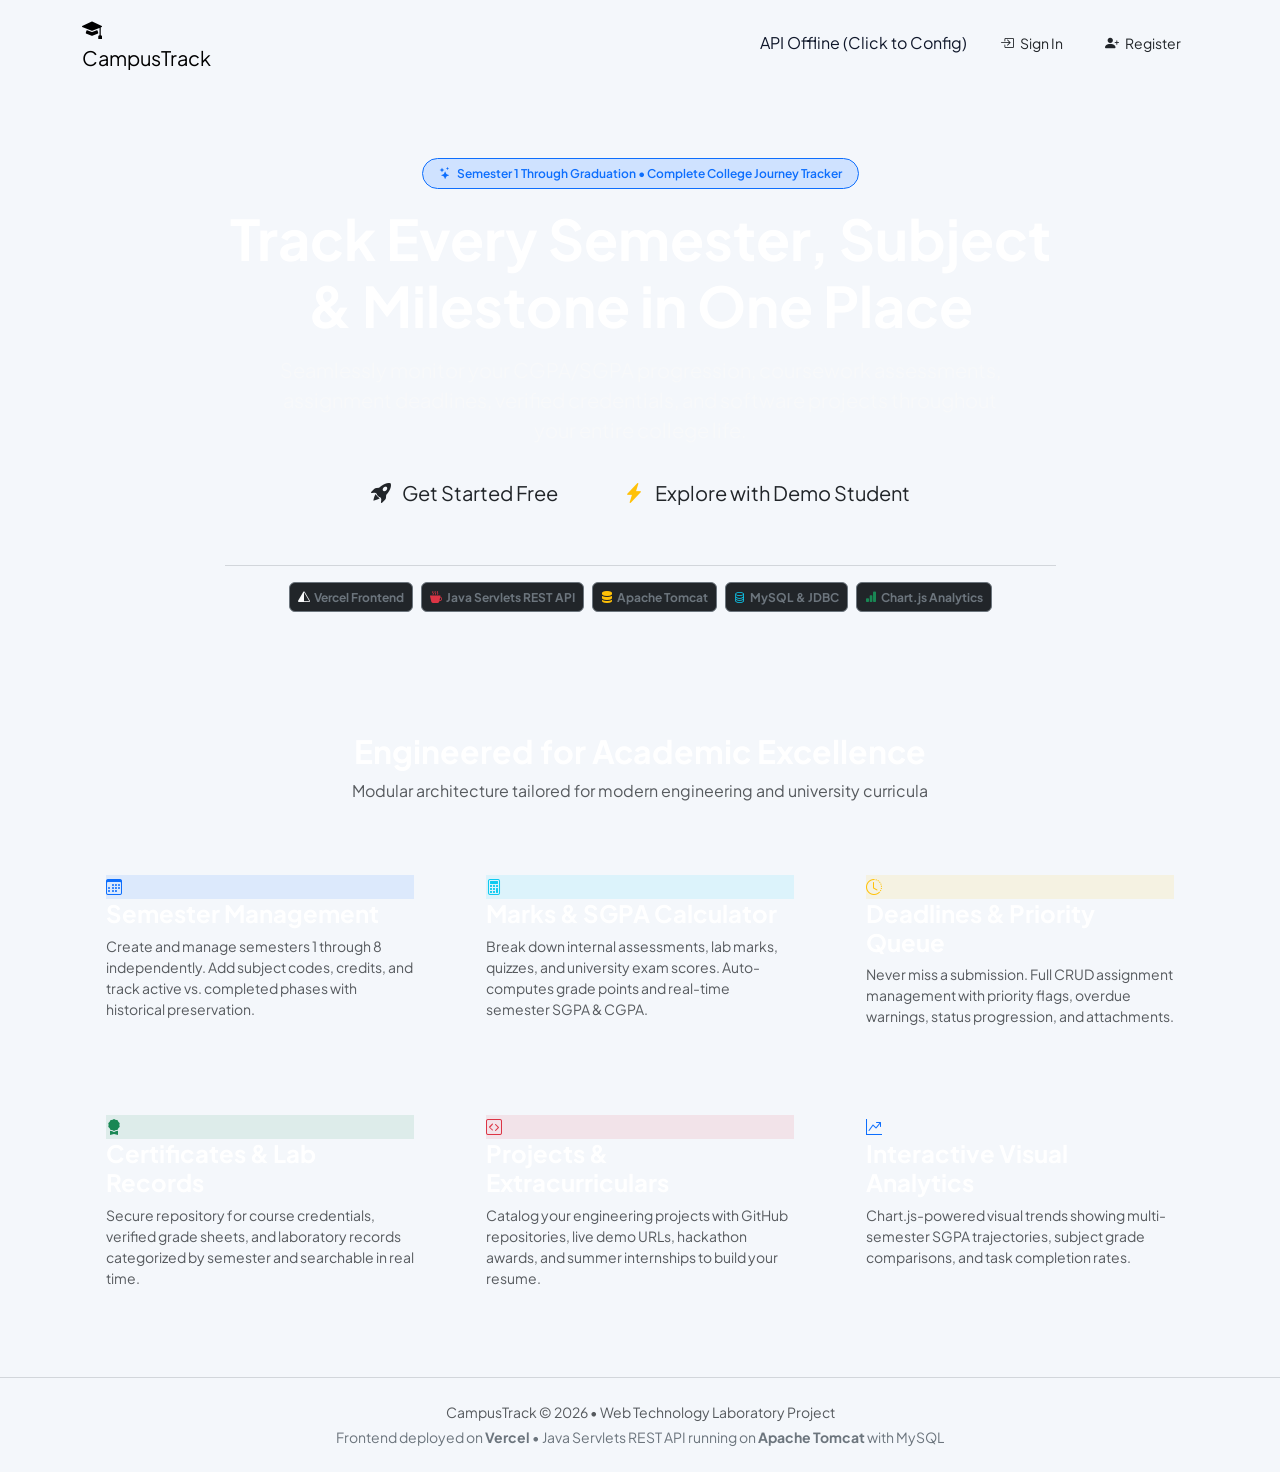
==== frontend/index.html @ eb57b8e0 "Initial Commit with semester and semester exams" ====
<!DOCTYPE html>
<html lang="en">
<head>
    <meta charset="UTF-8">
    <meta name="viewport" content="width=device-width, initial-scale=1.0">
    <meta name="description" content="CampusTrack — Personal College Life Tracker semester-by-semester for engineering and university students.">
    <title>CampusTrack — Personal College Life Tracker</title>
    <!-- Bootstrap 5 CSS -->
    <link href="https://cdn.jsdelivr.net/npm/bootstrap@5.3.3/dist/css/bootstrap.min.css" rel="stylesheet">
    <!-- Bootstrap Icons -->
    <link rel="stylesheet" href="https://cdn.jsdelivr.net/npm/bootstrap-icons@1.11.3/font/bootstrap-icons.min.css">
    <!-- Custom Design System Stylesheet -->
    <link rel="stylesheet" href="css/styles.css">
</head>
<body>
    <!-- Top Navigation -->
    <nav class="navbar navbar-expand-lg navbar-custom sticky-top">
        <div class="container">
            <a class="navbar-brand" href="index.html">
                <div class="brand-icon">
                    <i class="bi bi-mortarboard-fill"></i>
                </div>
                <span>CampusTrack</span>
            </a>
            <div class="d-flex align-items-center gap-3">
                <span id="apiStatusPill" class="api-pill offline" title="API Status">
                    <span class="status-dot yellow"></span>
                    <span>Checking API...</span>
                </span>
                <div class="d-flex align-items-center gap-2" id="navAuthActions">
                    <button class="btn btn-outline-custom btn-sm px-3" data-bs-toggle="modal" data-bs-target="#loginModal">
                        <i class="bi bi-box-arrow-in-right me-1"></i> Sign In
                    </button>
                    <button class="btn btn-primary-custom btn-sm px-3" data-bs-toggle="modal" data-bs-target="#registerModal">
                        <i class="bi bi-person-plus-fill me-1"></i> Register
                    </button>
                </div>
            </div>
        </div>
    </nav>

    <!-- Hero Section -->
    <header class="py-5 text-center position-relative">
        <div class="container py-4">
            <div class="row justify-content-center">
                <div class="col-lg-9">
                    <div class="badge bg-primary-subtle text-primary border border-primary px-3 py-2 rounded-pill mb-3 fw-semibold">
                        <i class="bi bi-stars me-1"></i> Semester 1 Through Graduation &bull; Complete College Journey Tracker
                    </div>
                    <h1 class="display-4 fw-bold text-white mb-3">
                        Track Every Semester, Subject & Milestone in One Place
                    </h1>
                    <p class="lead text-light mb-4 px-md-5">
                        Seamlessly monitor your CGPA/SGPA progression, coursework assessments, assignment deadlines, verified credentials, and software projects throughout your entire college life.
                    </p>
                    <div class="d-flex flex-wrap justify-content-center gap-3 mb-5">
                        <button class="btn btn-primary-custom btn-lg px-4 py-2" data-bs-toggle="modal" data-bs-target="#registerModal">
                            <i class="bi bi-rocket-takeoff-fill me-2"></i> Get Started Free
                        </button>
                        <button class="btn btn-outline-custom btn-lg px-4 py-2" id="demoAccountBtn">
                            <i class="bi bi-lightning-charge-fill me-2 text-warning"></i> Explore with Demo Student
                        </button>
                    </div>

                    <!-- Tech Stack Badge Showcase -->
                    <div class="d-flex flex-wrap justify-content-center gap-2 pt-3 border-top border-secondary border-opacity-25">
                        <span class="badge bg-dark border border-secondary text-secondary p-2"><i class="bi bi-triangle-half me-1 text-light"></i>Vercel Frontend</span>
                        <span class="badge bg-dark border border-secondary text-secondary p-2"><i class="bi bi-cup-hot-fill me-1 text-danger"></i>Java Servlets REST API</span>
                        <span class="badge bg-dark border border-secondary text-secondary p-2"><i class="bi bi-server me-1 text-warning"></i>Apache Tomcat</span>
                        <span class="badge bg-dark border border-secondary text-secondary p-2"><i class="bi bi-database me-1 text-info"></i>MySQL & JDBC</span>
                        <span class="badge bg-dark border border-secondary text-secondary p-2"><i class="bi bi-bar-chart-fill me-1 text-success"></i>Chart.js Analytics</span>
                    </div>
                </div>
            </div>
        </div>
    </header>

    <!-- Key Modules Grid -->
    <section class="py-5">
        <div class="container">
            <div class="text-center mb-5">
                <h2 class="fw-bold text-white mb-2">Engineered for Academic Excellence</h2>
                <p class="text-muted">Modular architecture tailored for modern engineering and university curricula</p>
            </div>
            <div class="row g-4">
                <div class="col-md-6 col-lg-4">
                    <div class="card-glass p-4 h-100">
                        <div class="stat-icon bg-primary bg-opacity-10 text-primary">
                            <i class="bi bi-calendar3"></i>
                        </div>
                        <h4 class="text-white fw-bold mb-2">Semester Management</h4>
                        <p class="text-muted small">
                            Create and manage semesters 1 through 8 independently. Add subject codes, credits, and track active vs. completed phases with historical preservation.
                        </p>
                    </div>
                </div>
                <div class="col-md-6 col-lg-4">
                    <div class="card-glass p-4 h-100">
                        <div class="stat-icon bg-info bg-opacity-10 text-info">
                            <i class="bi bi-calculator"></i>
                        </div>
                        <h4 class="text-white fw-bold mb-2">Marks & SGPA Calculator</h4>
                        <p class="text-muted small">
                            Break down internal assessments, lab marks, quizzes, and university exam scores. Auto-computes grade points and real-time semester SGPA & CGPA.
                        </p>
                    </div>
                </div>
                <div class="col-md-6 col-lg-4">
                    <div class="card-glass p-4 h-100">
                        <div class="stat-icon bg-warning bg-opacity-10 text-warning">
                            <i class="bi bi-clock-history"></i>
                        </div>
                        <h4 class="text-white fw-bold mb-2">Deadlines & Priority Queue</h4>
                        <p class="text-muted small">
                            Never miss a submission. Full CRUD assignment management with priority flags, overdue warnings, status progression, and attachments.
                        </p>
                    </div>
                </div>
                <div class="col-md-6 col-lg-4">
                    <div class="card-glass p-4 h-100">
                        <div class="stat-icon bg-success bg-opacity-10 text-success">
                            <i class="bi bi-award-fill"></i>
                        </div>
                        <h4 class="text-white fw-bold mb-2">Certificates & Lab Records</h4>
                        <p class="text-muted small">
                            Secure repository for course credentials, verified grade sheets, and laboratory records categorized by semester and searchable in real time.
                        </p>
                    </div>
                </div>
                <div class="col-md-6 col-lg-4">
                    <div class="card-glass p-4 h-100">
                        <div class="stat-icon bg-danger bg-opacity-10 text-danger">
                            <i class="bi bi-code-square"></i>
                        </div>
                        <h4 class="text-white fw-bold mb-2">Projects & Extracurriculars</h4>
                        <p class="text-muted small">
                            Catalog your engineering projects with GitHub repositories, live demo URLs, hackathon awards, and summer internships to build your resume.
                        </p>
                    </div>
                </div>
                <div class="col-md-6 col-lg-4">
                    <div class="card-glass p-4 h-100">
                        <div class="stat-icon bg-purple bg-opacity-10 text-primary">
                            <i class="bi bi-graph-up-arrow"></i>
                        </div>
                        <h4 class="text-white fw-bold mb-2">Interactive Visual Analytics</h4>
                        <p class="text-muted small">
                            Chart.js-powered visual trends showing multi-semester SGPA trajectories, subject grade comparisons, and task completion rates.
                        </p>
                    </div>
                </div>
            </div>
        </div>
    </section>

    <!-- Login Modal -->
    <div class="modal fade" id="loginModal" tabindex="-1" aria-hidden="true">
        <div class="modal-dialog modal-dialog-centered">
            <div class="modal-content modal-content-custom p-3">
                <div class="modal-header">
                    <h5 class="modal-title fw-bold text-white"><i class="bi bi-box-arrow-in-right me-2 text-primary"></i>Sign In to CampusTrack</h5>
                    <button type="button" class="btn-close btn-close-white" data-bs-dismiss="modal" aria-label="Close"></button>
                </div>
                <form id="loginForm">
                    <div class="modal-body py-3">
                        <div class="mb-3">
                            <label class="form-label text-light small fw-medium">Student Email</label>
                            <input type="email" id="loginEmail" class="form-control form-control-custom" placeholder="name@university.edu" required>
                        </div>
                        <div class="mb-3">
                            <label class="form-label text-light small fw-medium">Password</label>
                            <input type="password" id="loginPassword" class="form-control form-control-custom" placeholder="••••••••" required>
                        </div>
                        <div class="d-flex justify-content-between align-items-center mb-2">
                            <button type="button" class="btn btn-sm btn-link text-info text-decoration-none p-0" id="quickFillDemoCreds">
                                <i class="bi bi-key-fill me-1"></i> Quick Fill Demo Account
                            </button>
                        </div>
                    </div>
                    <div class="modal-footer">
                        <button type="button" class="btn btn-outline-custom" data-bs-dismiss="modal">Cancel</button>
                        <button type="submit" class="btn btn-primary-custom px-4" id="loginSubmitBtn">
                            Sign In
                        </button>
                    </div>
                </form>
            </div>
        </div>
    </div>

    <!-- Register Modal -->
    <div class="modal fade" id="registerModal" tabindex="-1" aria-hidden="true">
        <div class="modal-dialog modal-dialog-centered modal-lg">
            <div class="modal-content modal-content-custom p-3">
                <div class="modal-header">
                    <h5 class="modal-title fw-bold text-white"><i class="bi bi-person-plus-fill me-2 text-primary"></i>Create Student Account</h5>
                    <button type="button" class="btn-close btn-close-white" data-bs-dismiss="modal" aria-label="Close"></button>
                </div>
                <form id="registerForm">
                    <div class="modal-body py-3">
                        <div class="row g-3">
                            <div class="col-md-6">
                                <label class="form-label text-light small fw-medium">Full Name</label>
                                <input type="text" id="regName" class="form-control form-control-custom" placeholder="e.g. Alex Morgan" required>
                            </div>
                            <div class="col-md-6">
                                <label class="form-label text-light small fw-medium">College Email</label>
                                <input type="email" id="regEmail" class="form-control form-control-custom" placeholder="alex.morgan@university.edu" required>
                            </div>
                            <div class="col-md-6">
                                <label class="form-label text-light small fw-medium">Department / Branch</label>
                                <input type="text" id="regDepartment" class="form-control form-control-custom" placeholder="Computer Science & Engineering" required>
                            </div>
                            <div class="col-md-6">
                                <label class="form-label text-light small fw-medium">College / University Name</label>
                                <input type="text" id="regCollege" class="form-control form-control-custom" placeholder="Apex Institute of Technology" required>
                            </div>
                            <div class="col-md-6">
                                <label class="form-label text-light small fw-medium">Admission Year</label>
                                <input type="number" id="regAdmissionYear" class="form-control form-control-custom" value="2022" min="2000" max="2030" required>
                            </div>
                            <div class="col-md-6">
                                <label class="form-label text-light small fw-medium">Password (min 6 characters)</label>
                                <input type="password" id="regPassword" class="form-control form-control-custom" placeholder="••••••••" minlength="6" required>
                            </div>
                        </div>
                    </div>
                    <div class="modal-footer">
                        <button type="button" class="btn btn-outline-custom" data-bs-dismiss="modal">Cancel</button>
                        <button type="submit" class="btn btn-primary-custom px-4" id="registerSubmitBtn">
                            Create Account
                        </button>
                    </div>
                </form>
            </div>
        </div>
    </div>

    <!-- Footer -->
    <footer class="py-4 border-top border-secondary border-opacity-25 text-center text-muted small">
        <div class="container">
            <p class="mb-1">CampusTrack &copy; 2026 &bull; Web Technology Laboratory Project</p>
            <p class="mb-0 text-secondary">
                Frontend deployed on <strong>Vercel</strong> &bull; Java Servlets REST API running on <strong>Apache Tomcat</strong> with MySQL
            </p>
        </div>
    </footer>

    <!-- Bootstrap Bundle JS -->
    <script src="https://cdn.jsdelivr.net/npm/bootstrap@5.3.3/dist/js/bootstrap.bundle.min.js"></script>
    <!-- App Scripts -->
    <script src="js/config.js"></script>
    <script src="js/api.js"></script>
    <script src="js/auth.js"></script>
    <script>
        document.addEventListener('DOMContentLoaded', () => {
            // Do NOT auto-redirect, so user can always see Sign In / Register / Demo
            Auth.updateConnectivityPill();

            // Dynamic nav buttons if already logged in
            if (Auth.isAuthenticated()) {
                const navAuthContainer = document.getElementById('navAuthActions');
                if (navAuthContainer) {
                    navAuthContainer.innerHTML = `
                        <a href="dashboard.html" class="btn btn-primary-custom btn-sm px-3">
                            <i class="bi bi-grid-fill me-1"></i> Go to Dashboard
                        </a>
                        <button class="btn btn-outline-danger btn-sm px-2" id="landingLogoutBtn" title="Sign Out">
                            <i class="bi bi-box-arrow-right"></i>
                        </button>
                    `;
                    document.getElementById('landingLogoutBtn')?.addEventListener('click', () => {
                        Auth.logout();
                        window.location.reload();
                    });
                }
            }

            const loginModal = new bootstrap.Modal(document.getElementById('loginModal'));

            // Quick Fill Demo helper
            function fillDemo() {
                document.getElementById('loginEmail').value = 'alex.morgan@university.edu';
                document.getElementById('loginPassword').value = 'Password123!';
            }

            document.getElementById('quickFillDemoCreds')?.addEventListener('click', fillDemo);
            document.getElementById('demoAccountBtn')?.addEventListener('click', async (e) => {
                e.preventDefault();
                fillDemo();
                const btn = document.getElementById('demoAccountBtn');
                btn.innerHTML = `<span class="spinner-border spinner-border-sm me-2"></span> Launching Demo Student...`;
                btn.disabled = true;
                const ok = await Auth.login('alex.morgan@university.edu', 'Password123!');
                if (!ok) {
                    btn.disabled = false;
                    btn.innerHTML = `<i class="bi bi-lightning-charge-fill me-2 text-warning"></i> Explore with Demo Student`;
                    loginModal.show();
                }
            });

            // Login submit
            document.getElementById('loginForm')?.addEventListener('submit', async (e) => {
                e.preventDefault();
                const email = document.getElementById('loginEmail').value.trim();
                const pass = document.getElementById('loginPassword').value;
                const btn = document.getElementById('loginSubmitBtn');
                btn.disabled = true;
                btn.innerHTML = `<span class="spinner-border spinner-border-sm me-1"></span> Signing in...`;

                const ok = await Auth.login(email, pass);
                if (!ok) {
                    btn.disabled = false;
                    btn.textContent = 'Sign In';
                }
            });

            // Register submit
            document.getElementById('registerForm')?.addEventListener('submit', async (e) => {
                e.preventDefault();
                const name = document.getElementById('regName').value.trim();
                const email = document.getElementById('regEmail').value.trim();
                const department = document.getElementById('regDepartment').value.trim();
                const college = document.getElementById('regCollege').value.trim();
                const year = parseInt(document.getElementById('regAdmissionYear').value);
                const pass = document.getElementById('regPassword').value;

                const btn = document.getElementById('registerSubmitBtn');
                btn.disabled = true;
                btn.innerHTML = `<span class="spinner-border spinner-border-sm me-1"></span> Creating...`;

                const ok = await Auth.register({
                    name, email, department, college, admissionYear: year, password: pass
                });
                if (!ok) {
                    btn.disabled = false;
                    btn.textContent = 'Create Account';
                }
            });
        });
    </script>
</body>
</html>
---- frontend/css/styles.css ----
/* ==========================================================================
   CampusTrack — Modern Student Life Tracker (Reference Redesign)
   ========================================================================== */

@import url('https://fonts.googleapis.com/css2?family=Plus+Jakarta+Sans:wght@400;500;600;700;800&family=Outfit:wght@500;600;700;800&display=swap');

:root {
  --font-family: 'Plus Jakarta Sans', system-ui, -apple-system, sans-serif;
  --font-heading: 'Outfit', sans-serif;

  /* LIGHT THEME (Matches UpAhead Reference) */
  --bg-app: #f4f7fb;
  --bg-sidebar: #ffffff;
  --bg-card: #ffffff;
  --bg-card-hover: #f8fafc;
  --border-color: #e2e8f0;
  --border-subtle: #edf2f7;

  --text-primary: #0f172a;
  --text-secondary: #475569;
  --text-muted: #94a3b8;
  --text-dim: #cbd5e1;

  --accent-primary: #3b82f6;
  --accent-primary-hover: #2563eb;
  --accent-light: #eff6ff;

  --badge-overdue-bg: #fee2e2;
  --badge-overdue-text: #ef4444;
  --badge-tomorrow-bg: #e0f2fe;
  --badge-tomorrow-text: #0284c7;
  --badge-thisweek-bg: #ede9fe;
  --badge-thisweek-text: #7c3aed;
  --badge-future-bg: #f1f5f9;
  --badge-future-text: #64748b;
  --badge-completed-bg: #dcfce7;
  --badge-completed-text: #16a34a;

  --shadow-sm: 0 1px 3px rgba(0, 0, 0, 0.05);
  --shadow-card: 0 4px 16px -2px rgba(15, 23, 42, 0.04), 0 2px 6px -1px rgba(15, 23, 42, 0.02);
  --radius-sm: 8px;
  --radius-md: 14px;
  --radius-lg: 20px;
}

/* DARK THEME */
[data-theme="dark"] {
  --bg-app: #0b0f19;
  --bg-sidebar: #111827;
  --bg-card: #151d30;
  --bg-card-hover: #1e293b;
  --border-color: #1e293b;
  --border-subtle: #243048;

  --text-primary: #f8fafc;
  --text-secondary: #94a3b8;
  --text-muted: #64748b;
  --text-dim: #334155;

  --accent-primary: #6366f1;
  --accent-primary-hover: #4f46e5;
  --accent-light: rgba(99, 102, 241, 0.15);

  --badge-overdue-bg: rgba(239, 68, 68, 0.18);
  --badge-overdue-text: #f87171;
  --badge-tomorrow-bg: rgba(2, 132, 199, 0.18);
  --badge-tomorrow-text: #38bdf8;
  --badge-thisweek-bg: rgba(124, 58, 237, 0.18);
  --badge-thisweek-text: #a78bfa;
  --badge-future-bg: rgba(100, 116, 139, 0.18);
  --badge-future-text: #94a3b8;
  --badge-completed-bg: rgba(22, 163, 74, 0.18);
  --badge-completed-text: #4ade80;

  --shadow-card: 0 8px 24px -4px rgba(0, 0, 0, 0.4);
}

* {
  box-sizing: border-box;
}

body {
  font-family: var(--font-family);
  background-color: var(--bg-app);
  color: var(--text-primary);
  margin: 0;
  padding: 0;
  min-height: 100vh;
  transition: background-color 0.25s ease, color 0.25s ease;
}

/* App Layout Grid (Sidebar + Main Content) */
.app-container {
  display: flex;
  min-height: 100vh;
}

/* Sidebar */
.app-sidebar {
  width: 260px;
  background-color: var(--bg-sidebar);
  border-right: 1px solid var(--border-color);
  display: flex;
  flex-direction: column;
  justify-content: space-between;
  padding: 1.5rem 1.25rem;
  position: sticky;
  top: 0;
  height: 100vh;
  z-index: 100;
  transition: all 0.25s ease;
}

.brand-wrapper {
  display: flex;
  align-items: center;
  gap: 0.75rem;
  margin-bottom: 2rem;
  text-decoration: none;
}

.brand-logo {
  width: 40px;
  height: 40px;
  border-radius: 12px;
  background: linear-gradient(135deg, #3b82f6, #6366f1);
  display: flex;
  align-items: center;
  justify-content: center;
  color: #fff;
  font-size: 1.3rem;
  box-shadow: 0 4px 12px rgba(59, 130, 246, 0.25);
}

.brand-title {
  font-family: var(--font-heading);
  font-weight: 800;
  font-size: 1.25rem;
  color: var(--text-primary);
  line-height: 1.1;
  margin: 0;
}

.brand-subtitle {
  font-size: 0.75rem;
  font-weight: 600;
  color: var(--text-muted);
  text-transform: uppercase;
  letter-spacing: 0.05em;
}

.nav-section-title {
  font-size: 0.75rem;
  font-weight: 700;
  color: var(--text-muted);
  text-transform: uppercase;
  letter-spacing: 0.05em;
  margin-bottom: 0.75rem;
  padding-left: 0.5rem;
}

.sidebar-nav {
  display: flex;
  flex-direction: column;
  gap: 0.35rem;
  list-style: none;
  padding: 0;
  margin: 0;
}

.sidebar-link {
  display: flex;
  align-items: center;
  gap: 0.85rem;
  padding: 0.7rem 1rem;
  border-radius: var(--radius-sm);
  color: var(--text-secondary);
  text-decoration: none;
  font-weight: 600;
  font-size: 0.92rem;
  transition: all 0.2s ease;
}

.sidebar-link:hover {
  background-color: var(--bg-card-hover);
  color: var(--accent-primary);
}

.sidebar-link.active {
  background-color: var(--accent-light);
  color: var(--accent-primary);
  font-weight: 700;
}

/* Sidebar Bottom Degree Widget */
.sidebar-degree-card {
  background: linear-gradient(135deg, rgba(59, 130, 246, 0.08), rgba(99, 102, 241, 0.08));
  border: 1px solid var(--border-color);
  border-radius: var(--radius-md);
  padding: 1.25rem;
  margin-bottom: 1rem;
  position: relative;
}

.degree-progress-bar {
  height: 6px;
  border-radius: 4px;
  background-color: var(--border-color);
  overflow: hidden;
  margin: 0.6rem 0;
}

.degree-progress-fill {
  height: 100%;
  background: linear-gradient(90deg, #3b82f6, #6366f1);
  border-radius: 4px;
  transition: width 0.5s ease;
}

.user-profile-bar {
  display: flex;
  align-items: center;
  gap: 0.75rem;
  padding-top: 0.75rem;
  border-top: 1px solid var(--border-color);
}

.user-avatar {
  width: 38px;
  height: 38px;
  border-radius: 50%;
  background: linear-gradient(135deg, #f59e0b, #ef4444);
  display: flex;
  align-items: center;
  justify-content: center;
  color: #fff;
  font-weight: 700;
  font-size: 0.95rem;
}

.user-info {
  line-height: 1.2;
  overflow: hidden;
}

.user-name {
  font-weight: 700;
  font-size: 0.88rem;
  color: var(--text-primary);
  white-space: nowrap;
  text-overflow: ellipsis;
  overflow: hidden;
}

.user-email {
  font-size: 0.75rem;
  color: var(--text-muted);
  white-space: nowrap;
  text-overflow: ellipsis;
  overflow: hidden;
}

/* Main Content Area */
.app-main {
  flex: 1;
  padding: 1.5rem 2.25rem;
  max-width: 1440px;
  overflow-y: auto;
}

/* Top App Header */
.app-topbar {
  display: flex;
  justify-content: space-between;
  align-items: center;
  margin-bottom: 2rem;
}

.topbar-left {
  display: flex;
  align-items: center;
  gap: 1rem;
}

.topbar-title {
  font-family: var(--font-heading);
  font-size: 1.6rem;
  font-weight: 800;
  margin: 0;
  color: var(--text-primary);
}

.topbar-right {
  display: flex;
  align-items: center;
  gap: 0.75rem;
}

/* Pill Mode Toggle Button Group */
.pill-group {
  display: flex;
  background-color: var(--bg-card);
  border: 1px solid var(--border-color);
  border-radius: 24px;
  padding: 3px;
}

.pill-item {
  padding: 0.35rem 0.95rem;
  border-radius: 20px;
  font-size: 0.8rem;
  font-weight: 600;
  color: var(--text-secondary);
  border: none;
  background: transparent;
  cursor: pointer;
  transition: all 0.2s ease;
}

.pill-item.active {
  background-color: var(--accent-primary);
  color: #fff;
}

/* Cards (Reference Style) */
.ref-card {
  background-color: var(--bg-card);
  border: 1px solid var(--border-color);
  border-radius: var(--radius-md);
  padding: 1.4rem;
  box-shadow: var(--shadow-card);
  height: 100%;
  display: flex;
  flex-direction: column;
  justify-content: space-between;
  transition: transform 0.2s ease, box-shadow 0.2s ease;
}

.ref-card:hover {
  box-shadow: 0 10px 25px -5px rgba(0, 0, 0, 0.08);
}

.ref-card-header {
  display: flex;
  justify-content: space-between;
  align-items: center;
  margin-bottom: 1.1rem;
}

.ref-card-title {
  font-family: var(--font-heading);
  font-size: 1.1rem;
  font-weight: 700;
  color: var(--text-primary);
  margin: 0;
}

/* Gauge / Circular Progress Meter */
.gauge-container {
  display: flex;
  flex-direction: column;
  align-items: center;
  justify-content: center;
  padding: 1rem 0;
}

.gauge-circle {
  position: relative;
  width: 140px;
  height: 140px;
}

.gauge-text {
  position: absolute;
  top: 50%;
  left: 50%;
  transform: translate(-50%, -50%);
  text-align: center;
}

.gauge-val {
  font-family: var(--font-heading);
  font-size: 2.1rem;
  font-weight: 800;
  color: var(--text-primary);
  line-height: 1;
}

.gauge-label {
  font-size: 0.8rem;
  font-weight: 600;
  color: var(--text-muted);
  margin-top: 0.35rem;
}

/* Course Progress Items */
.course-prog-list {
  display: flex;
  flex-direction: column;
  gap: 0.85rem;
}

.course-prog-item {
  display: flex;
  flex-direction: column;
  gap: 0.4rem;
}

.course-item-top {
  display: flex;
  align-items: center;
  justify-content: space-between;
}

.course-badge-icon {
  width: 28px;
  height: 28px;
  border-radius: 8px;
  display: flex;
  align-items: center;
  justify-content: center;
  color: #fff;
  font-size: 0.85rem;
  font-weight: 700;
}

.course-title-text {
  font-weight: 700;
  font-size: 0.92rem;
  color: var(--text-primary);
  margin-left: 0.5rem;
}

.course-stat-text {
  font-size: 0.78rem;
  font-weight: 600;
  color: var(--text-muted);
}

.course-bar {
  height: 7px;
  border-radius: 4px;
  background-color: var(--border-subtle);
  overflow: hidden;
}

.course-bar-fill {
  height: 100%;
  border-radius: 4px;
  transition: width 0.4s ease;
}

/* Upcoming Exams Card */
.exam-list {
  display: flex;
  flex-direction: column;
  gap: 0.75rem;
}

.exam-item {
  display: flex;
  align-items: center;
  justify-content: space-between;
  padding: 0.7rem 0.85rem;
  border-radius: var(--radius-sm);
  background-color: var(--bg-app);
  border: 1px solid var(--border-color);
}

.exam-type-pill {
  font-weight: 700;
  font-size: 0.8rem;
  color: var(--text-primary);
}

.exam-course-tag {
  display: flex;
  align-items: center;
  gap: 0.35rem;
  font-size: 0.8rem;
  color: var(--text-secondary);
  font-weight: 600;
}

.exam-date-badge {
  font-size: 0.8rem;
  font-weight: 600;
  color: var(--text-muted);
}

/* Action Bar Row (4 Buttons) */
.action-bar-row {
  display: grid;
  grid-template-columns: repeat(4, 1fr);
  gap: 1rem;
  margin: 1.5rem 0;
}

.action-btn {
  background-color: var(--bg-card);
  border: 1px solid var(--border-color);
  border-radius: var(--radius-sm);
  padding: 0.85rem 1rem;
  font-weight: 700;
  font-size: 0.92rem;
  color: var(--text-primary);
  display: flex;
  align-items: center;
  justify-content: center;
  gap: 0.5rem;
  cursor: pointer;
  box-shadow: var(--shadow-sm);
  transition: all 0.2s ease;
  text-decoration: none;
}

.action-btn:hover {
  border-color: var(--accent-primary);
  color: var(--accent-primary);
  transform: translateY(-1px);
}

.action-btn.primary {
  background-color: var(--accent-primary);
  color: #fff;
  border-color: var(--accent-primary);
}
.action-btn.primary:hover {
  background-color: var(--accent-primary-hover);
  color: #fff;
}

/* Assignment Overview Table (Reference Style) */
.table-container-card {
  background-color: var(--bg-card);
  border: 1px solid var(--border-color);
  border-radius: var(--radius-md);
  padding: 1.5rem;
  box-shadow: var(--shadow-card);
}

.table-header-bar {
  display: flex;
  justify-content: space-between;
  align-items: center;
  margin-bottom: 1.25rem;
  flex-wrap: wrap;
  gap: 1rem;
}

.search-box-wrapper {
  position: relative;
  min-width: 280px;
}

.search-input {
  width: 100%;
  padding: 0.55rem 1rem 0.55rem 2.25rem;
  border-radius: var(--radius-sm);
  border: 1px solid var(--border-color);
  background-color: var(--bg-app);
  color: var(--text-primary);
  font-size: 0.88rem;
  outline: none;
}

.search-input:focus {
  border-color: var(--accent-primary);
}

.search-icon {
  position: absolute;
  left: 0.75rem;
  top: 50%;
  transform: translateY(-50%);
  color: var(--text-muted);
}

.table-controls {
  display: flex;
  align-items: center;
  gap: 1rem;
}

.custom-table {
  width: 100%;
  border-collapse: collapse;
  font-size: 0.9rem;
}

.custom-table th {
  text-align: left;
  padding: 0.75rem 1rem;
  font-weight: 700;
  font-size: 0.75rem;
  text-transform: uppercase;
  letter-spacing: 0.05em;
  color: var(--text-muted);
  border-bottom: 1px solid var(--border-color);
}

.custom-table td {
  padding: 1rem;
  border-bottom: 1px solid var(--border-subtle);
  color: var(--text-primary);
  vertical-align: middle;
}

.custom-table tr:hover td {
  background-color: var(--bg-card-hover);
}

/* Status Pills */
.status-pill {
  display: inline-block;
  padding: 0.35rem 0.85rem;
  border-radius: 20px;
  font-weight: 700;
  font-size: 0.8rem;
  text-align: center;
  min-width: 85px;
}

.status-pill.Overdue {
  background-color: var(--badge-overdue-bg);
  color: var(--badge-overdue-text);
}
.status-pill.Tomorrow {
  background-color: var(--badge-tomorrow-bg);
  color: var(--badge-tomorrow-text);
}
.status-pill.ThisWeek {
  background-color: var(--badge-thisweek-bg);
  color: var(--badge-thisweek-text);
}
.status-pill.Future {
  background-color: var(--badge-future-bg);
  color: var(--badge-future-text);
}
.status-pill.Completed {
  background-color: var(--badge-completed-bg);
  color: var(--badge-completed-text);
  text-decoration: line-through;
}

.course-dot {
  width: 9px;
  height: 9px;
  border-radius: 50%;
  display: inline-block;
  margin-right: 0.4rem;
}

/* 4-Year College Journey Timeline Roadmap */
.roadmap-container {
  display: grid;
  grid-template-columns: repeat(4, 1fr);
  gap: 1.25rem;
  margin-bottom: 2rem;
}

.roadmap-card {
  background-color: var(--bg-card);
  border: 1px solid var(--border-color);
  border-radius: var(--radius-md);
  padding: 1.25rem;
  position: relative;
  overflow: hidden;
  transition: all 0.25s ease;
}

.roadmap-card.active {
  border-color: var(--accent-primary);
  box-shadow: 0 0 0 2px var(--accent-light);
}

.roadmap-year-badge {
  font-size: 0.75rem;
  font-weight: 800;
  text-transform: uppercase;
  letter-spacing: 0.05em;
  margin-bottom: 0.5rem;
}

/* Responsive */
@media (max-width: 992px) {
  .app-sidebar {
    display: none;
  }
  .app-main {
    padding: 1.25rem;
  }
  .action-bar-row {
    grid-template-columns: repeat(2, 1fr);
  }
  .roadmap-container {
    grid-template-columns: 1fr;
  }
}

/* ==========================================================================
   CampusTrack — Phase 1: Semester Management (Academic Dashboard Theme)
   Palette: Light Background (#f8fafc), Navy-Blue Text (#0f2744), Teal Accents (#0d9488)
   ========================================================================== */

:root {
  --navy-primary: #0f2744;
  --navy-secondary: #1e3a5f;
  --navy-light: #334e68;
  --teal-accent: #0d9488;
  --teal-accent-hover: #0f766e;
  --teal-light: #f0fdfa;
  --teal-border: #99f6e4;
  --emerald-status: #059669;
  --emerald-light: #ecfdf5;
  --emerald-border: #a7f3d0;
  --academic-bg: #f8fafc;
  --card-border: #e2e8f0;
}

body.academic-dashboard-body {
  background-color: var(--academic-bg);
  color: var(--navy-primary);
  font-family: 'Plus Jakarta Sans', system-ui, -apple-system, sans-serif;
}

/* Page Header */
.academic-page-header {
  margin-bottom: 2rem;
}

.academic-page-title {
  font-family: 'Outfit', sans-serif;
  color: var(--navy-primary);
  font-weight: 800;
  font-size: 2rem;
  letter-spacing: -0.02em;
  margin-bottom: 0.35rem;
}

.academic-page-subtitle {
  color: var(--navy-light);
  font-size: 1.05rem;
}

/* Student Switcher Bar (For testing student isolation) */
.student-switcher-bar {
  background-color: #ffffff;
  border: 1px solid var(--card-border);
  border-radius: 12px;
  padding: 0.65rem 1.25rem;
  box-shadow: 0 1px 3px rgba(15, 39, 68, 0.04);
}

/* Summary KPI Cards */
.summary-kpi-card {
  background-color: #ffffff;
  border: 1px solid var(--card-border);
  border-radius: 16px;
  padding: 1.5rem;
  box-shadow: 0 2px 10px rgba(15, 39, 68, 0.04);
  transition: transform 0.2s ease, box-shadow 0.2s ease;
  display: flex;
  align-items: center;
  justify-content: space-between;
}

.summary-kpi-card:hover {
  transform: translateY(-2px);
  box-shadow: 0 8px 20px rgba(15, 39, 68, 0.07);
}

.summary-kpi-card .kpi-label {
  font-size: 0.85rem;
  font-weight: 700;
  text-transform: uppercase;
  letter-spacing: 0.05em;
  color: var(--navy-light);
  margin-bottom: 0.25rem;
}

.summary-kpi-card .kpi-value {
  font-family: 'Outfit', sans-serif;
  font-size: 2.25rem;
  font-weight: 800;
  color: var(--navy-primary);
  line-height: 1;
  margin-bottom: 0.25rem;
}

.summary-kpi-card .kpi-subtext {
  font-size: 0.8rem;
  color: #64748b;
  margin: 0;
}

.kpi-icon-bubble {
  width: 52px;
  height: 52px;
  border-radius: 14px;
  display: flex;
  align-items: center;
  justify-content: center;
  font-size: 1.5rem;
}

.kpi-icon-bubble.total {
  background-color: #eff6ff;
  color: #2563eb;
}

.kpi-icon-bubble.active {
  background-color: var(--teal-light);
  color: var(--teal-accent);
}

.kpi-icon-bubble.completed {
  background-color: var(--emerald-light);
  color: var(--emerald-status);
}

/* Semester Grid Cards */
.semesters-grid {
  display: grid;
  grid-template-columns: repeat(auto-fill, minmax(320px, 1fr));
  gap: 1.5rem;
}

.academic-semester-card {
  background-color: #ffffff;
  border: 1px solid var(--card-border);
  border-radius: 18px;
  padding: 1.5rem;
  box-shadow: 0 3px 12px rgba(15, 39, 68, 0.04);
  transition: all 0.25s cubic-bezier(0.16, 1, 0.3, 1);
  display: flex;
  flex-direction: column;
  position: relative;
  overflow: hidden;
}

.academic-semester-card:hover {
  transform: translateY(-4px);
  border-color: #cbd5e1;
  box-shadow: 0 12px 28px rgba(15, 39, 68, 0.08);
}

.academic-semester-card.active-sem {
  border-left: 4px solid var(--teal-accent);
}

.academic-semester-card.completed-sem {
  border-left: 4px solid var(--emerald-status);
}

.sem-card-header {
  display: flex;
  justify-content: space-between;
  align-items: flex-start;
  margin-bottom: 1rem;
}

.sem-number-pill {
  width: 44px;
  height: 44px;
  border-radius: 12px;
  background-color: #f1f5f9;
  color: var(--navy-primary);
  display: flex;
  align-items: center;
  justify-content: center;
  font-family: 'Outfit', sans-serif;
  font-weight: 800;
  font-size: 1.25rem;
}

.active-sem .sem-number-pill {
  background-color: var(--teal-light);
  color: var(--teal-accent);
}

.completed-sem .sem-number-pill {
  background-color: var(--emerald-light);
  color: var(--emerald-status);
}

.sem-title-box h3 {
  font-family: 'Outfit', sans-serif;
  font-size: 1.25rem;
  font-weight: 700;
  color: var(--navy-primary);
  margin-bottom: 0.15rem;
}

.sem-academic-year {
  color: var(--navy-light);
  font-size: 0.9rem;
  font-weight: 500;
  display: flex;
  align-items: center;
  gap: 0.35rem;
}

/* Status Badges */
.badge-sem-status {
  padding: 0.35rem 0.75rem;
  border-radius: 20px;
  font-size: 0.78rem;
  font-weight: 700;
  letter-spacing: 0.03em;
  display: inline-flex;
  align-items: center;
  gap: 0.4rem;
}

.badge-sem-status.Active {
  background-color: var(--teal-light);
  color: var(--teal-accent);
  border: 1px solid var(--teal-border);
}

.badge-sem-status.Completed {
  background-color: var(--emerald-light);
  color: var(--emerald-status);
  border: 1px solid var(--emerald-border);
}

.status-dot-pulse {
  width: 7px;
  height: 7px;
  border-radius: 50%;
  background-color: currentColor;
  animation: pulseDot 2s infinite ease-in-out;
}

@keyframes pulseDot {
  0% { opacity: 1; transform: scale(1); }
  50% { opacity: 0.4; transform: scale(0.85); }
  100% { opacity: 1; transform: scale(1); }
}

/* Card Actions */
.sem-card-actions {
  margin-top: auto;
  padding-top: 1.25rem;
  border-top: 1px solid #f1f5f9;
  display: flex;
  align-items: center;
  justify-content: space-between;
  gap: 0.5rem;
}

.btn-open-semester {
  background-color: var(--teal-accent);
  color: #ffffff;
  border: none;
  border-radius: 10px;
  padding: 0.5rem 1rem;
  font-weight: 600;
  font-size: 0.88rem;
  transition: all 0.2s ease;
  flex-grow: 1;
  text-align: center;
  text-decoration: none;
  display: inline-flex;
  align-items: center;
  justify-content: center;
  gap: 0.4rem;
}

.btn-open-semester:hover {
  background-color: var(--teal-accent-hover);
  color: #ffffff;
  box-shadow: 0 4px 12px rgba(13, 148, 136, 0.25);
}

.btn-icon-academic {
  width: 36px;
  height: 36px;
  border-radius: 10px;
  border: 1px solid var(--card-border);
  background-color: #ffffff;
  color: var(--navy-light);
  display: inline-flex;
  align-items: center;
  justify-content: center;
  font-size: 0.95rem;
  transition: all 0.2s ease;
}

.btn-icon-academic:hover {
  background-color: #f8fafc;
  color: var(--navy-primary);
  border-color: #cbd5e1;
}

.btn-icon-academic.toggle-status:hover {
  color: var(--teal-accent);
  border-color: var(--teal-border);
  background-color: var(--teal-light);
}

.btn-icon-academic.delete-sem:hover {
  color: #ef4444;
  border-color: #fecaca;
  background-color: #fef2f2;
}

/* Primary Action Button (Teal) */
.btn-academic-teal {
  background-color: var(--teal-accent);
  color: #ffffff;
  border: none;
  border-radius: 12px;
  padding: 0.65rem 1.4rem;
  font-weight: 600;
  font-size: 0.95rem;
  display: inline-flex;
  align-items: center;
  gap: 0.5rem;
  box-shadow: 0 2px 6px rgba(13, 148, 136, 0.2);
  transition: all 0.2s ease;
}

.btn-academic-teal:hover {
  background-color: var(--teal-accent-hover);
  color: #ffffff;
  box-shadow: 0 6px 16px rgba(13, 148, 136, 0.3);
  transform: translateY(-1px);
}

.btn-academic-outline {
  border: 1.5px solid var(--teal-accent);
  color: var(--teal-accent);
  background-color: transparent;
  border-radius: 12px;
  padding: 0.6rem 1.25rem;
  font-weight: 600;
  font-size: 0.95rem;
  display: inline-flex;
  align-items: center;
  gap: 0.5rem;
  transition: all 0.2s ease;
}

.btn-academic-outline:hover {
  background-color: var(--teal-light);
  color: var(--teal-accent-hover);
}

/* Empty State */
.semesters-empty-state {
  background-color: #ffffff;
  border: 1px dashed #cbd5e1;
  border-radius: 20px;
  padding: 4rem 2rem;
  text-align: center;
  margin: 1rem 0;
}

.empty-state-icon {
  width: 72px;
  height: 72px;
  border-radius: 20px;
  background-color: var(--teal-light);
  color: var(--teal-accent);
  display: inline-flex;
  align-items: center;
  justify-content: center;
  font-size: 2.2rem;
  margin-bottom: 1.5rem;
}

.empty-state-title {
  font-family: 'Outfit', sans-serif;
  font-size: 1.5rem;
  font-weight: 700;
  color: var(--navy-primary);
  margin-bottom: 0.5rem;
}

.empty-state-desc {
  color: var(--navy-light);
  max-width: 480px;
  margin: 0 auto 1.75rem auto;
  font-size: 0.98rem;
  line-height: 1.5;
}

/* Modals */
.academic-modal .modal-content {
  border-radius: 20px;
  border: 1px solid var(--card-border);
  box-shadow: 0 20px 40px rgba(15, 39, 68, 0.15);
}

.academic-modal .modal-header {
  border-bottom: 1px solid #f1f5f9;
  padding: 1.25rem 1.5rem;
}

.academic-modal .modal-title {
  font-family: 'Outfit', sans-serif;
  font-weight: 700;
  color: var(--navy-primary);
}

.academic-modal .modal-body {
  padding: 1.5rem;
}

.academic-modal .modal-footer {
  border-top: 1px solid #f1f5f9;
  padding: 1rem 1.5rem;
}

.form-label-academic {
  font-weight: 600;
  font-size: 0.88rem;
  color: var(--navy-primary);
  margin-bottom: 0.35rem;
}

.form-control-academic, .form-select-academic {
  border-radius: 10px;
  border: 1.5px solid #cbd5e1;
  padding: 0.65rem 0.9rem;
  font-size: 0.95rem;
  color: var(--navy-primary);
  transition: border-color 0.15s ease, box-shadow 0.15s ease;
}

.form-control-academic:focus, .form-select-academic:focus {
  border-color: var(--teal-accent);
  box-shadow: 0 0 0 3px rgba(13, 148, 136, 0.15);
  outline: none;
}

/* Toast color overrides */
.bg-teal-custom {
  background-color: var(--teal-accent) !important;
}

/* Semester Detail Specific Elements */
.semester-detail-banner {
  background-color: #ffffff;
  border: 1px solid var(--card-border);
  border-radius: 20px;
  padding: 2rem;
  box-shadow: 0 4px 16px rgba(15, 39, 68, 0.05);
  margin-bottom: 2rem;
}

.placeholder-section-card {
  background-color: #ffffff;
  border: 1px solid var(--card-border);
  border-radius: 18px;
  padding: 2rem;
  margin-bottom: 1.5rem;
  box-shadow: 0 2px 8px rgba(15, 39, 68, 0.03);
}

.empty-subjects-box {
  background-color: #f8fafc;
  border: 1.5px dashed #cbd5e1;
  border-radius: 14px;
  padding: 3rem 1.5rem;
  text-align: center;
}

/* ==========================================================================
   CampusTrack — Phase 2: Subject Management, Assessments & Results Styles
   ========================================================================== */

/* Subject Cards Grid */
.subjects-grid {
  display: grid;
  grid-template-columns: repeat(auto-fill, minmax(360px, 1fr));
  gap: 1.5rem;
}

.subject-card {
  background-color: #ffffff;
  border: 1px solid var(--card-border);
  border-radius: 18px;
  padding: 1.5rem;
  box-shadow: 0 2px 10px rgba(15, 39, 68, 0.04);
  transition: transform 0.2s ease, box-shadow 0.2s ease, border-color 0.2s ease;
  display: flex;
  flex-direction: column;
  position: relative;
}

.subject-card:hover {
  transform: translateY(-3px);
  border-color: #cbd5e1;
  box-shadow: 0 10px 24px rgba(15, 39, 68, 0.08);
}

.subject-header-row {
  display: flex;
  justify-content: space-between;
  align-items: center;
  margin-bottom: 0.85rem;
}

.subject-code-pill {
  font-family: 'Outfit', sans-serif;
  font-weight: 800;
  font-size: 0.95rem;
  background-color: #f1f5f9;
  color: var(--navy-primary);
  padding: 0.35rem 0.75rem;
  border-radius: 8px;
  letter-spacing: 0.04em;
  border: 1px solid #e2e8f0;
}

.subject-title {
  font-family: 'Outfit', sans-serif;
  font-weight: 700;
  font-size: 1.2rem;
  color: var(--navy-primary);
  line-height: 1.25;
  margin-bottom: 0.35rem;
}

.subject-faculty {
  font-size: 0.88rem;
  color: var(--navy-light);
  display: flex;
  align-items: center;
  gap: 0.35rem;
  margin-bottom: 0.75rem;
}

/* Badges for Subject Types */
.badge-sub-type {
  font-size: 0.75rem;
  font-weight: 700;
  padding: 0.3rem 0.65rem;
  border-radius: 20px;
  text-transform: uppercase;
  letter-spacing: 0.04em;
}

.badge-sub-type.Theory {
  background-color: #eff6ff;
  color: #2563eb;
  border: 1px solid #bfdbfe;
}

.badge-sub-type.Laboratory {
  background-color: #ecfdf5;
  color: #059669;
  border: 1px solid #a7f3d0;
}

.badge-sub-type.Project {
  background-color: #faf5ff;
  color: #7c3aed;
  border: 1px solid #e9d5ff;
}

.badge-sub-type.Other {
  background-color: #f1f5f9;
  color: #475569;
  border: 1px solid #cbd5e1;
}

/* Subject Result Summary Box */
.subject-result-summary-box {
  background-color: #f8fafc;
  border: 1px solid #edf2f7;
  border-radius: 12px;
  padding: 0.9rem 1rem;
  margin-top: auto;
  margin-bottom: 1.25rem;
}

/* Grade Badges */
.badge-grade {
  font-family: 'Outfit', sans-serif;
  font-weight: 800;
  font-size: 0.95rem;
  padding: 0.35rem 0.75rem;
  border-radius: 10px;
  display: inline-flex;
  align-items: center;
  gap: 0.25rem;
}

.badge-grade-O, .badge-grade-Ap {
  background-color: #ecfdf5;
  color: #047857;
  border: 1px solid #a7f3d0;
}

.badge-grade-A {
  background-color: #eff6ff;
  color: #1d4ed8;
  border: 1px solid #bfdbfe;
}

.badge-grade-B, .badge-grade-Bp {
  background-color: #fefce8;
  color: #a16207;
  border: 1px solid #fef08a;
}

.badge-grade-RA, .badge-grade-F {
  background-color: #fef2f2;
  color: #b91c1c;
  border: 1px solid #fecaca;
}

/* Status Badges for Results */
.badge-result-status {
  font-size: 0.78rem;
  font-weight: 700;
  padding: 0.3rem 0.65rem;
  border-radius: 20px;
  display: inline-flex;
  align-items: center;
  gap: 0.35rem;
}

.badge-result-status.Pass {
  background-color: #ecfdf5;
  color: #047857;
  border: 1px solid #a7f3d0;
}

.badge-result-status.Fail {
  background-color: #fef2f2;
  color: #b91c1c;
  border: 1px solid #fecaca;
}

.badge-result-status.Awaiting, .badge-result-status.Awaiting-Result {
  background-color: #fffbeb;
  color: #b45309;
  border: 1px solid #fde68a;
}

.badge-result-source {
  font-size: 0.7rem;
  font-weight: 700;
  text-transform: uppercase;
  padding: 0.2rem 0.5rem;
  border-radius: 6px;
  letter-spacing: 0.05em;
}

.badge-result-source.MANUAL {
  background-color: #e0f2fe;
  color: #0369a1;
}

.badge-result-source.CALCULATED {
  background-color: #f3e8ff;
  color: #6b21a8;
}

/* Assessment Table */
.assessments-table-wrapper {
  background-color: #ffffff;
  border: 1px solid var(--card-border);
  border-radius: 14px;
  overflow: hidden;
}

.assessments-table {
  margin-bottom: 0;
}

.assessments-table thead th {
  background-color: #f8fafc;
  color: var(--navy-light);
  font-weight: 700;
  font-size: 0.82rem;
  text-transform: uppercase;
  letter-spacing: 0.05em;
  padding: 0.85rem 1rem;
  border-bottom: 1.5px solid #e2e8f0;
}

.assessments-table tbody td {
  padding: 0.95rem 1rem;
  vertical-align: middle;
  border-bottom: 1px solid #f1f5f9;
  color: var(--navy-primary);
  font-size: 0.92rem;
}

.assessments-table tbody tr:hover {
  background-color: #fbfdff;
}

.assessment-pct-badge {
  font-weight: 700;
  padding: 0.25rem 0.6rem;
  border-radius: 8px;
  font-size: 0.82rem;
}

.assessment-pct-high {
  background-color: #ecfdf5;
  color: #059669;
}

.assessment-pct-mid {
  background-color: #fefce8;
  color: #ca8a04;
}

.assessment-pct-low {
  background-color: #fef2f2;
  color: #dc2626;
}

/* Category Badge in Assessment Table */
.badge-category-tag {
  background-color: #f1f5f9;
  color: var(--navy-primary);
  font-weight: 600;
  font-size: 0.78rem;
  padding: 0.25rem 0.6rem;
  border-radius: 6px;
  display: inline-block;
}

/* Target Marks Progress Bar */
.target-progress-box {
  background-color: #ffffff;
  border: 1px solid var(--card-border);
  border-radius: 14px;
  padding: 1.25rem;
  margin-bottom: 1.5rem;
}

.progress-academic {
  height: 10px;
  border-radius: 6px;
  background-color: #f1f5f9;
}

.progress-academic .progress-bar {
  background: linear-gradient(90deg, #0d9488, #14b8a6);
  border-radius: 6px;
  transition: width 0.4s ease;
}

/* Academic Summary Highlights */
.kpi-academic-summary-row {
  display: grid;
  grid-template-columns: repeat(4, 1fr);
  gap: 1.25rem;
  margin-bottom: 2rem;
}

@media (max-width: 992px) {
  .kpi-academic-summary-row {
    grid-template-columns: repeat(2, 1fr);
  }
}

@media (max-width: 576px) {
  .kpi-academic-summary-row {
    grid-template-columns: 1fr;
  }
}
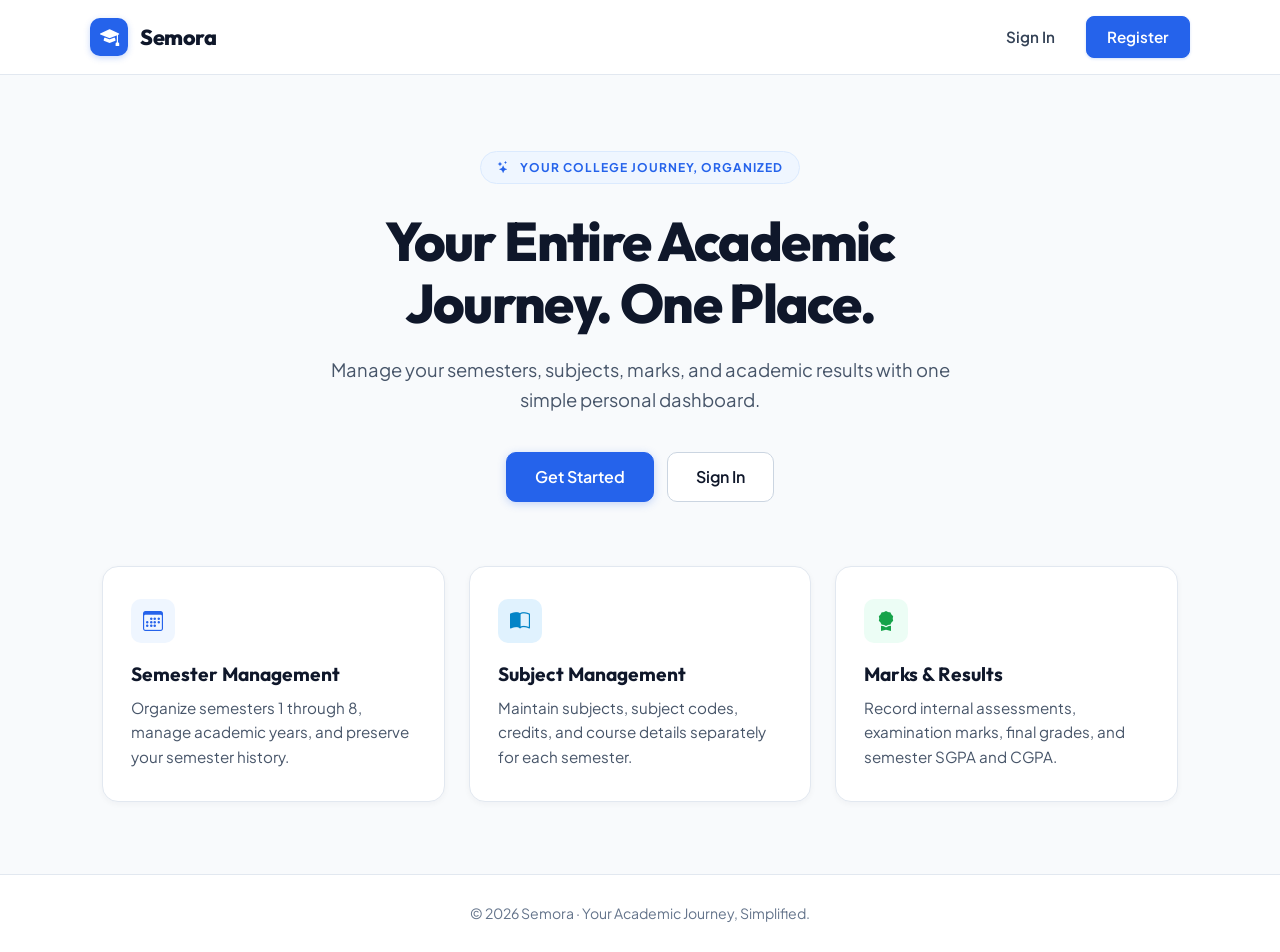
==== commit b90bfd54: "Added all 8 semester card" ====
--- a/frontend/index.html
+++ b/frontend/index.html
@@ -3,247 +3,410 @@
 <head>
     <meta charset="UTF-8">
     <meta name="viewport" content="width=device-width, initial-scale=1.0">
-    <meta name="description" content="CampusTrack — Personal College Life Tracker semester-by-semester for engineering and university students.">
-    <title>CampusTrack — Personal College Life Tracker</title>
+    <meta name="description" content="Semora — Your Academic Journey, Simplified. Manage your semesters, subjects, marks, and academic results with one simple personal dashboard.">
+    <title>Semora &bull; Your Academic Journey, Simplified</title>
+    <!-- Google Fonts -->
+    <link rel="preconnect" href="https://fonts.googleapis.com">
+    <link rel="preconnect" href="https://fonts.gstatic.com" crossorigin>
+    <link href="https://fonts.googleapis.com/css2?family=Outfit:wght@500;600;700;800&family=Plus+Jakarta+Sans:wght@400;500;600;700;800&display=swap" rel="stylesheet">
     <!-- Bootstrap 5 CSS -->
     <link href="https://cdn.jsdelivr.net/npm/bootstrap@5.3.3/dist/css/bootstrap.min.css" rel="stylesheet">
     <!-- Bootstrap Icons -->
     <link rel="stylesheet" href="https://cdn.jsdelivr.net/npm/bootstrap-icons@1.11.3/font/bootstrap-icons.min.css">
-    <!-- Custom Design System Stylesheet -->
-    <link rel="stylesheet" href="css/styles.css">
+    <!-- Custom Design System Stylesheet with Cache Busting -->
+    <link rel="stylesheet" href="css/styles.css?v=2.1">
+    
+    <style>
+        /* ==========================================================================
+           Semora Landing Page — Guaranteed Self-Contained Styles
+           ========================================================================== */
+        :root {
+            --font-family: 'Plus Jakarta Sans', system-ui, -apple-system, sans-serif;
+            --font-heading: 'Outfit', sans-serif;
+        }
+
+        body.landing-page {
+            font-family: var(--font-family);
+            background-color: #f8fafc !important;
+            color: #0f172a !important;
+            margin: 0;
+            padding: 0;
+            min-height: 100vh;
+            display: flex;
+            flex-direction: column;
+            overflow-x: hidden;
+        }
+
+        /* Remove any default browser link underlines */
+        body.landing-page a {
+            text-decoration: none !important;
+        }
+
+        /* Navigation Bar */
+        .landing-navbar {
+            background-color: #ffffff;
+            border-bottom: 1px solid #e2e8f0;
+            padding: 1rem 0;
+            width: 100%;
+        }
+
+        .landing-navbar-container {
+            max-width: 1140px;
+            margin: 0 auto;
+            padding: 0 1.25rem;
+            display: flex;
+            align-items: center;
+            justify-content: space-between;
+        }
+
+        .landing-brand {
+            display: inline-flex;
+            align-items: center;
+            gap: 0.75rem;
+            text-decoration: none !important;
+        }
+
+        .landing-brand-icon {
+            width: 38px;
+            height: 38px;
+            border-radius: 10px;
+            background-color: #2563eb;
+            color: #ffffff;
+            display: inline-flex;
+            align-items: center;
+            justify-content: center;
+            font-size: 1.2rem;
+            box-shadow: 0 2px 6px rgba(37, 99, 235, 0.25);
+        }
+
+        .landing-brand-text {
+            font-family: var(--font-heading);
+            font-weight: 800;
+            font-size: 1.35rem;
+            color: #0f172a;
+            letter-spacing: -0.02em;
+        }
+
+        .landing-nav-actions {
+            display: flex;
+            align-items: center;
+            gap: 0.75rem;
+        }
+
+        .landing-nav-signin {
+            color: #334155 !important;
+            font-weight: 600;
+            font-size: 0.95rem;
+            text-decoration: none !important;
+            padding: 0.55rem 1.15rem;
+            border-radius: 8px;
+            border: 1px solid transparent;
+            transition: all 0.15s ease;
+            display: inline-flex;
+            align-items: center;
+        }
+
+        .landing-nav-signin:hover {
+            color: #2563eb !important;
+            background-color: #f1f5f9;
+        }
+
+        .landing-nav-register {
+            background-color: #2563eb !important;
+            color: #ffffff !important;
+            font-weight: 600;
+            font-size: 0.95rem;
+            text-decoration: none !important;
+            padding: 0.55rem 1.25rem;
+            border-radius: 8px;
+            border: 1px solid #2563eb;
+            transition: all 0.15s ease;
+            display: inline-flex;
+            align-items: center;
+            box-shadow: 0 1px 3px rgba(37, 99, 235, 0.2);
+        }
+
+        .landing-nav-register:hover {
+            background-color: #1d4ed8 !important;
+            border-color: #1d4ed8;
+            color: #ffffff !important;
+            box-shadow: 0 4px 10px rgba(37, 99, 235, 0.25);
+        }
+
+        /* Hero Section */
+        .landing-hero {
+            padding: 4.75rem 1.25rem 3.5rem;
+            text-align: center;
+        }
+
+        .landing-hero-container {
+            max-width: 780px;
+            margin: 0 auto;
+        }
+
+        .landing-eyebrow {
+            display: inline-flex;
+            align-items: center;
+            gap: 0.4rem;
+            font-size: 0.75rem;
+            font-weight: 700;
+            letter-spacing: 0.08em;
+            text-transform: uppercase;
+            color: #2563eb;
+            background-color: #eff6ff;
+            border: 1px solid #dbeafe;
+            padding: 0.4rem 1rem;
+            border-radius: 9999px;
+            margin-bottom: 1.6rem;
+        }
+
+        .landing-title {
+            font-family: var(--font-heading);
+            font-weight: 800;
+            font-size: clamp(2.3rem, 5.5vw, 3.4rem);
+            line-height: 1.15;
+            letter-spacing: -0.03em;
+            color: #0f172a;
+            max-width: 680px;
+            margin: 0 auto 1.25rem;
+        }
+
+        .landing-description {
+            font-size: 1.15rem;
+            line-height: 1.65;
+            color: #475569;
+            max-width: 620px;
+            margin: 0 auto 2.25rem;
+        }
+
+        .landing-cta-group {
+            display: flex;
+            flex-wrap: wrap;
+            align-items: center;
+            justify-content: center;
+            gap: 0.85rem;
+        }
+
+        .btn-hero-primary {
+            background-color: #2563eb !important;
+            color: #ffffff !important;
+            font-weight: 600;
+            font-size: 1rem;
+            padding: 0.75rem 1.75rem;
+            border-radius: 10px;
+            border: 1px solid #2563eb;
+            text-decoration: none !important;
+            display: inline-flex;
+            align-items: center;
+            justify-content: center;
+            box-shadow: 0 2px 8px rgba(37, 99, 235, 0.25);
+            transition: all 0.15s ease;
+        }
+
+        .btn-hero-primary:hover {
+            background-color: #1d4ed8 !important;
+            border-color: #1d4ed8;
+            color: #ffffff !important;
+            transform: translateY(-1px);
+            box-shadow: 0 6px 16px rgba(37, 99, 235, 0.35);
+        }
+
+        .btn-hero-secondary {
+            background-color: #ffffff !important;
+            color: #0f172a !important;
+            font-weight: 600;
+            font-size: 1rem;
+            padding: 0.75rem 1.75rem;
+            border-radius: 10px;
+            border: 1.5px solid #cbd5e1;
+            text-decoration: none !important;
+            display: inline-flex;
+            align-items: center;
+            justify-content: center;
+            transition: all 0.15s ease;
+        }
+
+        .btn-hero-secondary:hover {
+            background-color: #f8fafc !important;
+            border-color: #94a3b8;
+            color: #0f172a !important;
+        }
+
+        /* Feature Cards */
+        .landing-features {
+            padding: 0.5rem 1.25rem 4.5rem;
+        }
+
+        .landing-features-container {
+            max-width: 1100px;
+            margin: 0 auto;
+        }
+
+        .semora-card {
+            background-color: #ffffff;
+            border: 1px solid #e2e8f0;
+            border-radius: 16px;
+            padding: 2rem 1.75rem;
+            height: 100%;
+            box-shadow: 0 2px 6px rgba(15, 23, 42, 0.04);
+            transition: transform 0.2s ease, box-shadow 0.2s ease, border-color 0.2s ease;
+            display: flex;
+            flex-direction: column;
+        }
+
+        .semora-card:hover {
+            transform: translateY(-2px);
+            border-color: #cbd5e1;
+            box-shadow: 0 10px 24px rgba(15, 23, 42, 0.08);
+        }
+
+        .semora-card-icon {
+            width: 44px;
+            height: 44px;
+            border-radius: 10px;
+            display: inline-flex;
+            align-items: center;
+            justify-content: center;
+            font-size: 1.25rem;
+            margin-bottom: 1.25rem;
+            flex-shrink: 0;
+        }
+
+        .semora-card-icon.blue {
+            background-color: #eff6ff;
+            color: #2563eb;
+        }
+
+        .semora-card-icon.sky {
+            background-color: #e0f2fe;
+            color: #0284c7;
+        }
+
+        .semora-card-icon.green {
+            background-color: #ecfdf5;
+            color: #16a34a;
+        }
+
+        .semora-card-title {
+            font-family: var(--font-heading);
+            font-weight: 700;
+            font-size: 1.2rem;
+            color: #0f172a;
+            margin-bottom: 0.65rem;
+        }
+
+        .semora-card-text {
+            font-size: 0.95rem;
+            line-height: 1.6;
+            color: #475569;
+            margin-bottom: 0;
+        }
+
+        /* Footer */
+        .landing-footer {
+            margin-top: auto;
+            padding: 1.75rem 1rem;
+            border-top: 1px solid #e2e8f0;
+            background-color: #ffffff;
+            text-align: center;
+            font-size: 0.88rem;
+            color: #64748b;
+            width: 100%;
+        }
+
+        .landing-footer p {
+            max-width: 1100px;
+            margin: 0 auto;
+        }
+    </style>
 </head>
-<body>
+<body class="landing-page">
     <!-- Top Navigation -->
-    <nav class="navbar navbar-expand-lg navbar-custom sticky-top">
-        <div class="container">
-            <a class="navbar-brand" href="index.html">
-                <div class="brand-icon">
+    <header class="landing-navbar sticky-top">
+        <div class="landing-navbar-container">
+            <a class="landing-brand" href="index.html">
+                <span class="landing-brand-icon">
                     <i class="bi bi-mortarboard-fill"></i>
+                </span>
+                <span class="landing-brand-text">Semora</span>
+            </a>
+            <div class="landing-nav-actions" id="navAuthActions">
+                <a href="login.html" class="landing-nav-signin">Sign In</a>
+                <a href="register.html" class="landing-nav-register">Register</a>
+            </div>
+        </div>
+    </header>
+
+    <!-- Main Hero Section -->
+    <main class="flex-grow-1">
+        <section class="landing-hero">
+            <div class="landing-hero-container">
+                <div class="landing-eyebrow">
+                    <i class="bi bi-stars me-1"></i>
+                    <span>YOUR COLLEGE JOURNEY, ORGANIZED</span>
                 </div>
-                <span>CampusTrack</span>
-            </a>
-            <div class="d-flex align-items-center gap-3">
-                <span id="apiStatusPill" class="api-pill offline" title="API Status">
-                    <span class="status-dot yellow"></span>
-                    <span>Checking API...</span>
-                </span>
-                <div class="d-flex align-items-center gap-2" id="navAuthActions">
-                    <button class="btn btn-outline-custom btn-sm px-3" data-bs-toggle="modal" data-bs-target="#loginModal">
-                        <i class="bi bi-box-arrow-in-right me-1"></i> Sign In
-                    </button>
-                    <button class="btn btn-primary-custom btn-sm px-3" data-bs-toggle="modal" data-bs-target="#registerModal">
-                        <i class="bi bi-person-plus-fill me-1"></i> Register
-                    </button>
+                <h1 class="landing-title">
+                    Your Entire Academic Journey. One Place.
+                </h1>
+                <p class="landing-description">
+                    Manage your semesters, subjects, marks, and academic results with one simple personal dashboard.
+                </p>
+                <div class="landing-cta-group">
+                    <a href="register.html" class="btn-hero-primary">
+                        Get Started
+                    </a>
+                    <a href="login.html" class="btn-hero-secondary" id="heroSignInBtn">
+                        Sign In
+                    </a>
                 </div>
             </div>
-        </div>
-    </nav>
-
-    <!-- Hero Section -->
-    <header class="py-5 text-center position-relative">
-        <div class="container py-4">
-            <div class="row justify-content-center">
-                <div class="col-lg-9">
-                    <div class="badge bg-primary-subtle text-primary border border-primary px-3 py-2 rounded-pill mb-3 fw-semibold">
-                        <i class="bi bi-stars me-1"></i> Semester 1 Through Graduation &bull; Complete College Journey Tracker
+        </section>
+
+        <!-- Academic Core Feature Cards -->
+        <section class="landing-features">
+            <div class="container landing-features-container">
+                <div class="row g-4 justify-content-center">
+                    <div class="col-lg-4 col-md-6 col-12">
+                        <div class="semora-card">
+                            <div class="semora-card-icon blue">
+                                <i class="bi bi-calendar3"></i>
+                            </div>
+                            <h3 class="semora-card-title">Semester Management</h3>
+                            <p class="semora-card-text">
+                                Organize semesters 1 through 8, manage academic years, and preserve your semester history.
+                            </p>
+                        </div>
                     </div>
-                    <h1 class="display-4 fw-bold text-white mb-3">
-                        Track Every Semester, Subject & Milestone in One Place
-                    </h1>
-                    <p class="lead text-light mb-4 px-md-5">
-                        Seamlessly monitor your CGPA/SGPA progression, coursework assessments, assignment deadlines, verified credentials, and software projects throughout your entire college life.
-                    </p>
-                    <div class="d-flex flex-wrap justify-content-center gap-3 mb-5">
-                        <button class="btn btn-primary-custom btn-lg px-4 py-2" data-bs-toggle="modal" data-bs-target="#registerModal">
-                            <i class="bi bi-rocket-takeoff-fill me-2"></i> Get Started Free
-                        </button>
-                        <button class="btn btn-outline-custom btn-lg px-4 py-2" id="demoAccountBtn">
-                            <i class="bi bi-lightning-charge-fill me-2 text-warning"></i> Explore with Demo Student
-                        </button>
+                    <div class="col-lg-4 col-md-6 col-12">
+                        <div class="semora-card">
+                            <div class="semora-card-icon sky">
+                                <i class="bi bi-book-half"></i>
+                            </div>
+                            <h3 class="semora-card-title">Subject Management</h3>
+                            <p class="semora-card-text">
+                                Maintain subjects, subject codes, credits, and course details separately for each semester.
+                            </p>
+                        </div>
                     </div>
-
-                    <!-- Tech Stack Badge Showcase -->
-                    <div class="d-flex flex-wrap justify-content-center gap-2 pt-3 border-top border-secondary border-opacity-25">
-                        <span class="badge bg-dark border border-secondary text-secondary p-2"><i class="bi bi-triangle-half me-1 text-light"></i>Vercel Frontend</span>
-                        <span class="badge bg-dark border border-secondary text-secondary p-2"><i class="bi bi-cup-hot-fill me-1 text-danger"></i>Java Servlets REST API</span>
-                        <span class="badge bg-dark border border-secondary text-secondary p-2"><i class="bi bi-server me-1 text-warning"></i>Apache Tomcat</span>
-                        <span class="badge bg-dark border border-secondary text-secondary p-2"><i class="bi bi-database me-1 text-info"></i>MySQL & JDBC</span>
-                        <span class="badge bg-dark border border-secondary text-secondary p-2"><i class="bi bi-bar-chart-fill me-1 text-success"></i>Chart.js Analytics</span>
+                    <div class="col-lg-4 col-md-6 col-12">
+                        <div class="semora-card">
+                            <div class="semora-card-icon green">
+                                <i class="bi bi-award-fill"></i>
+                            </div>
+                            <h3 class="semora-card-title">Marks &amp; Results</h3>
+                            <p class="semora-card-text">
+                                Record internal assessments, examination marks, final grades, and semester SGPA and CGPA.
+                            </p>
+                        </div>
                     </div>
                 </div>
             </div>
-        </div>
-    </header>
-
-    <!-- Key Modules Grid -->
-    <section class="py-5">
-        <div class="container">
-            <div class="text-center mb-5">
-                <h2 class="fw-bold text-white mb-2">Engineered for Academic Excellence</h2>
-                <p class="text-muted">Modular architecture tailored for modern engineering and university curricula</p>
-            </div>
-            <div class="row g-4">
-                <div class="col-md-6 col-lg-4">
-                    <div class="card-glass p-4 h-100">
-                        <div class="stat-icon bg-primary bg-opacity-10 text-primary">
-                            <i class="bi bi-calendar3"></i>
-                        </div>
-                        <h4 class="text-white fw-bold mb-2">Semester Management</h4>
-                        <p class="text-muted small">
-                            Create and manage semesters 1 through 8 independently. Add subject codes, credits, and track active vs. completed phases with historical preservation.
-                        </p>
-                    </div>
-                </div>
-                <div class="col-md-6 col-lg-4">
-                    <div class="card-glass p-4 h-100">
-                        <div class="stat-icon bg-info bg-opacity-10 text-info">
-                            <i class="bi bi-calculator"></i>
-                        </div>
-                        <h4 class="text-white fw-bold mb-2">Marks & SGPA Calculator</h4>
-                        <p class="text-muted small">
-                            Break down internal assessments, lab marks, quizzes, and university exam scores. Auto-computes grade points and real-time semester SGPA & CGPA.
-                        </p>
-                    </div>
-                </div>
-                <div class="col-md-6 col-lg-4">
-                    <div class="card-glass p-4 h-100">
-                        <div class="stat-icon bg-warning bg-opacity-10 text-warning">
-                            <i class="bi bi-clock-history"></i>
-                        </div>
-                        <h4 class="text-white fw-bold mb-2">Deadlines & Priority Queue</h4>
-                        <p class="text-muted small">
-                            Never miss a submission. Full CRUD assignment management with priority flags, overdue warnings, status progression, and attachments.
-                        </p>
-                    </div>
-                </div>
-                <div class="col-md-6 col-lg-4">
-                    <div class="card-glass p-4 h-100">
-                        <div class="stat-icon bg-success bg-opacity-10 text-success">
-                            <i class="bi bi-award-fill"></i>
-                        </div>
-                        <h4 class="text-white fw-bold mb-2">Certificates & Lab Records</h4>
-                        <p class="text-muted small">
-                            Secure repository for course credentials, verified grade sheets, and laboratory records categorized by semester and searchable in real time.
-                        </p>
-                    </div>
-                </div>
-                <div class="col-md-6 col-lg-4">
-                    <div class="card-glass p-4 h-100">
-                        <div class="stat-icon bg-danger bg-opacity-10 text-danger">
-                            <i class="bi bi-code-square"></i>
-                        </div>
-                        <h4 class="text-white fw-bold mb-2">Projects & Extracurriculars</h4>
-                        <p class="text-muted small">
-                            Catalog your engineering projects with GitHub repositories, live demo URLs, hackathon awards, and summer internships to build your resume.
-                        </p>
-                    </div>
-                </div>
-                <div class="col-md-6 col-lg-4">
-                    <div class="card-glass p-4 h-100">
-                        <div class="stat-icon bg-purple bg-opacity-10 text-primary">
-                            <i class="bi bi-graph-up-arrow"></i>
-                        </div>
-                        <h4 class="text-white fw-bold mb-2">Interactive Visual Analytics</h4>
-                        <p class="text-muted small">
-                            Chart.js-powered visual trends showing multi-semester SGPA trajectories, subject grade comparisons, and task completion rates.
-                        </p>
-                    </div>
-                </div>
-            </div>
-        </div>
-    </section>
-
-    <!-- Login Modal -->
-    <div class="modal fade" id="loginModal" tabindex="-1" aria-hidden="true">
-        <div class="modal-dialog modal-dialog-centered">
-            <div class="modal-content modal-content-custom p-3">
-                <div class="modal-header">
-                    <h5 class="modal-title fw-bold text-white"><i class="bi bi-box-arrow-in-right me-2 text-primary"></i>Sign In to CampusTrack</h5>
-                    <button type="button" class="btn-close btn-close-white" data-bs-dismiss="modal" aria-label="Close"></button>
-                </div>
-                <form id="loginForm">
-                    <div class="modal-body py-3">
-                        <div class="mb-3">
-                            <label class="form-label text-light small fw-medium">Student Email</label>
-                            <input type="email" id="loginEmail" class="form-control form-control-custom" placeholder="name@university.edu" required>
-                        </div>
-                        <div class="mb-3">
-                            <label class="form-label text-light small fw-medium">Password</label>
-                            <input type="password" id="loginPassword" class="form-control form-control-custom" placeholder="••••••••" required>
-                        </div>
-                        <div class="d-flex justify-content-between align-items-center mb-2">
-                            <button type="button" class="btn btn-sm btn-link text-info text-decoration-none p-0" id="quickFillDemoCreds">
-                                <i class="bi bi-key-fill me-1"></i> Quick Fill Demo Account
-                            </button>
-                        </div>
-                    </div>
-                    <div class="modal-footer">
-                        <button type="button" class="btn btn-outline-custom" data-bs-dismiss="modal">Cancel</button>
-                        <button type="submit" class="btn btn-primary-custom px-4" id="loginSubmitBtn">
-                            Sign In
-                        </button>
-                    </div>
-                </form>
-            </div>
-        </div>
-    </div>
-
-    <!-- Register Modal -->
-    <div class="modal fade" id="registerModal" tabindex="-1" aria-hidden="true">
-        <div class="modal-dialog modal-dialog-centered modal-lg">
-            <div class="modal-content modal-content-custom p-3">
-                <div class="modal-header">
-                    <h5 class="modal-title fw-bold text-white"><i class="bi bi-person-plus-fill me-2 text-primary"></i>Create Student Account</h5>
-                    <button type="button" class="btn-close btn-close-white" data-bs-dismiss="modal" aria-label="Close"></button>
-                </div>
-                <form id="registerForm">
-                    <div class="modal-body py-3">
-                        <div class="row g-3">
-                            <div class="col-md-6">
-                                <label class="form-label text-light small fw-medium">Full Name</label>
-                                <input type="text" id="regName" class="form-control form-control-custom" placeholder="e.g. Alex Morgan" required>
-                            </div>
-                            <div class="col-md-6">
-                                <label class="form-label text-light small fw-medium">College Email</label>
-                                <input type="email" id="regEmail" class="form-control form-control-custom" placeholder="alex.morgan@university.edu" required>
-                            </div>
-                            <div class="col-md-6">
-                                <label class="form-label text-light small fw-medium">Department / Branch</label>
-                                <input type="text" id="regDepartment" class="form-control form-control-custom" placeholder="Computer Science & Engineering" required>
-                            </div>
-                            <div class="col-md-6">
-                                <label class="form-label text-light small fw-medium">College / University Name</label>
-                                <input type="text" id="regCollege" class="form-control form-control-custom" placeholder="Apex Institute of Technology" required>
-                            </div>
-                            <div class="col-md-6">
-                                <label class="form-label text-light small fw-medium">Admission Year</label>
-                                <input type="number" id="regAdmissionYear" class="form-control form-control-custom" value="2022" min="2000" max="2030" required>
-                            </div>
-                            <div class="col-md-6">
-                                <label class="form-label text-light small fw-medium">Password (min 6 characters)</label>
-                                <input type="password" id="regPassword" class="form-control form-control-custom" placeholder="••••••••" minlength="6" required>
-                            </div>
-                        </div>
-                    </div>
-                    <div class="modal-footer">
-                        <button type="button" class="btn btn-outline-custom" data-bs-dismiss="modal">Cancel</button>
-                        <button type="submit" class="btn btn-primary-custom px-4" id="registerSubmitBtn">
-                            Create Account
-                        </button>
-                    </div>
-                </form>
-            </div>
-        </div>
-    </div>
-
-    <!-- Footer -->
-    <footer class="py-4 border-top border-secondary border-opacity-25 text-center text-muted small">
-        <div class="container">
-            <p class="mb-1">CampusTrack &copy; 2026 &bull; Web Technology Laboratory Project</p>
-            <p class="mb-0 text-secondary">
-                Frontend deployed on <strong>Vercel</strong> &bull; Java Servlets REST API running on <strong>Apache Tomcat</strong> with MySQL
-            </p>
-        </div>
+        </section>
+    </main>
+
+    <!-- Clean Footer -->
+    <footer class="landing-footer">
+        <p class="mb-0">&copy; 2026 Semora &middot; Your Academic Journey, Simplified.</p>
     </footer>
 
     <!-- Bootstrap Bundle JS -->
@@ -254,18 +417,15 @@
     <script src="js/auth.js"></script>
     <script>
         document.addEventListener('DOMContentLoaded', () => {
-            // Do NOT auto-redirect, so user can always see Sign In / Register / Demo
-            Auth.updateConnectivityPill();
-
             // Dynamic nav buttons if already logged in
             if (Auth.isAuthenticated()) {
                 const navAuthContainer = document.getElementById('navAuthActions');
                 if (navAuthContainer) {
                     navAuthContainer.innerHTML = `
-                        <a href="dashboard.html" class="btn btn-primary-custom btn-sm px-3">
-                            <i class="bi bi-grid-fill me-1"></i> Go to Dashboard
+                        <a href="dashboard.html" class="landing-nav-register">
+                            <i class="bi bi-grid-fill me-1"></i> Dashboard
                         </a>
-                        <button class="btn btn-outline-danger btn-sm px-2" id="landingLogoutBtn" title="Sign Out">
+                        <button class="landing-nav-signin border" id="landingLogoutBtn" title="Sign Out">
                             <i class="bi bi-box-arrow-right"></i>
                         </button>
                     `;
@@ -275,68 +435,6 @@
                     });
                 }
             }
-
-            const loginModal = new bootstrap.Modal(document.getElementById('loginModal'));
-
-            // Quick Fill Demo helper
-            function fillDemo() {
-                document.getElementById('loginEmail').value = 'alex.morgan@university.edu';
-                document.getElementById('loginPassword').value = 'Password123!';
-            }
-
-            document.getElementById('quickFillDemoCreds')?.addEventListener('click', fillDemo);
-            document.getElementById('demoAccountBtn')?.addEventListener('click', async (e) => {
-                e.preventDefault();
-                fillDemo();
-                const btn = document.getElementById('demoAccountBtn');
-                btn.innerHTML = `<span class="spinner-border spinner-border-sm me-2"></span> Launching Demo Student...`;
-                btn.disabled = true;
-                const ok = await Auth.login('alex.morgan@university.edu', 'Password123!');
-                if (!ok) {
-                    btn.disabled = false;
-                    btn.innerHTML = `<i class="bi bi-lightning-charge-fill me-2 text-warning"></i> Explore with Demo Student`;
-                    loginModal.show();
-                }
-            });
-
-            // Login submit
-            document.getElementById('loginForm')?.addEventListener('submit', async (e) => {
-                e.preventDefault();
-                const email = document.getElementById('loginEmail').value.trim();
-                const pass = document.getElementById('loginPassword').value;
-                const btn = document.getElementById('loginSubmitBtn');
-                btn.disabled = true;
-                btn.innerHTML = `<span class="spinner-border spinner-border-sm me-1"></span> Signing in...`;
-
-                const ok = await Auth.login(email, pass);
-                if (!ok) {
-                    btn.disabled = false;
-                    btn.textContent = 'Sign In';
-                }
-            });
-
-            // Register submit
-            document.getElementById('registerForm')?.addEventListener('submit', async (e) => {
-                e.preventDefault();
-                const name = document.getElementById('regName').value.trim();
-                const email = document.getElementById('regEmail').value.trim();
-                const department = document.getElementById('regDepartment').value.trim();
-                const college = document.getElementById('regCollege').value.trim();
-                const year = parseInt(document.getElementById('regAdmissionYear').value);
-                const pass = document.getElementById('regPassword').value;
-
-                const btn = document.getElementById('registerSubmitBtn');
-                btn.disabled = true;
-                btn.innerHTML = `<span class="spinner-border spinner-border-sm me-1"></span> Creating...`;
-
-                const ok = await Auth.register({
-                    name, email, department, college, admissionYear: year, password: pass
-                });
-                if (!ok) {
-                    btn.disabled = false;
-                    btn.textContent = 'Create Account';
-                }
-            });
         });
     </script>
 </body>
--- a/frontend/css/styles.css
+++ b/frontend/css/styles.css
@@ -41,6 +41,13 @@
   --radius-sm: 8px;
   --radius-md: 14px;
   --radius-lg: 20px;
+
+  --teal-accent: #0d9488;
+  --teal-accent-hover: #0f766e;
+  --teal-light: #f0fdfa;
+  --navy-primary: #0f172a;
+  --navy-light: #334155;
+  --card-border: #e2e8f0;
 }
 
 /* DARK THEME */
@@ -73,6 +80,624 @@
   --badge-completed-text: #4ade80;
 
   --shadow-card: 0 8px 24px -4px rgba(0, 0, 0, 0.4);
+
+  --teal-accent: #2dd4bf;
+  --teal-accent-hover: #14b8a6;
+  --teal-light: rgba(45, 212, 191, 0.15);
+  --navy-primary: #f8fafc;
+  --navy-light: #94a3b8;
+  --card-border: #1e293b;
+}
+
+/* Core Visual Component Classes */
+.hero-heading {
+  color: var(--text-primary) !important;
+  font-family: var(--font-heading);
+  letter-spacing: -0.02em;
+}
+
+.hero-subheading {
+  color: var(--text-secondary) !important;
+}
+
+/* Landing Page Specific Components (Semora) */
+.landing-page {
+  background-color: #f8fafc;
+  color: #0f172a;
+  min-height: 100vh;
+  display: flex;
+  flex-direction: column;
+  font-family: var(--font-family, 'Plus Jakarta Sans', sans-serif);
+}
+
+[data-theme="dark"] .landing-page {
+  background-color: #0b0f19;
+  color: #f8fafc;
+}
+
+.landing-page a,
+.landing-navbar a,
+.landing-hero a,
+.landing-cta-group a,
+.btn-hero-primary,
+.btn-hero-secondary,
+.landing-nav-signin,
+.landing-nav-register {
+  text-decoration: none !important;
+}
+
+.landing-navbar {
+  background-color: #ffffff;
+  border-bottom: 1px solid #e2e8f0;
+  padding: 1rem 0;
+  transition: background-color 0.2s ease, border-color 0.2s ease;
+}
+
+[data-theme="dark"] .landing-navbar {
+  background-color: #111827;
+  border-bottom-color: #1e293b;
+}
+
+.landing-brand {
+  display: inline-flex;
+  align-items: center;
+  gap: 0.75rem;
+  font-family: var(--font-heading, 'Outfit', sans-serif);
+  font-weight: 800;
+  font-size: 1.35rem;
+  color: #0f172a !important;
+  text-decoration: none !important;
+  letter-spacing: -0.02em;
+}
+
+[data-theme="dark"] .landing-brand {
+  color: #f8fafc !important;
+}
+
+.landing-brand-icon {
+  width: 38px;
+  height: 38px;
+  border-radius: 10px;
+  background-color: #2563eb;
+  color: #ffffff;
+  display: inline-flex;
+  align-items: center;
+  justify-content: center;
+  font-size: 1.2rem;
+  box-shadow: 0 2px 6px rgba(37, 99, 235, 0.25);
+}
+
+.landing-nav-signin {
+  color: #334155 !important;
+  font-weight: 600;
+  font-size: 0.95rem;
+  text-decoration: none !important;
+  padding: 0.55rem 1.15rem;
+  border-radius: 8px;
+  border: 1px solid transparent;
+  transition: all 0.15s ease;
+  display: inline-flex;
+  align-items: center;
+}
+
+.landing-nav-signin:hover {
+  color: #2563eb !important;
+  background-color: #f1f5f9;
+}
+
+[data-theme="dark"] .landing-nav-signin {
+  color: #94a3b8 !important;
+}
+
+[data-theme="dark"] .landing-nav-signin:hover {
+  color: #60a5fa !important;
+  background-color: #1e293b;
+}
+
+.landing-nav-register {
+  background-color: #2563eb !important;
+  color: #ffffff !important;
+  font-weight: 600;
+  font-size: 0.95rem;
+  text-decoration: none !important;
+  padding: 0.55rem 1.25rem;
+  border-radius: 8px;
+  border: 1px solid #2563eb;
+  transition: all 0.15s ease;
+  display: inline-flex;
+  align-items: center;
+  box-shadow: 0 1px 3px rgba(37, 99, 235, 0.2);
+}
+
+.landing-nav-register:hover {
+  background-color: #1d4ed8 !important;
+  border-color: #1d4ed8;
+  color: #ffffff !important;
+  box-shadow: 0 4px 10px rgba(37, 99, 235, 0.25);
+}
+
+/* Hero Section */
+.landing-hero {
+  padding: 4.75rem 1.25rem 3.5rem;
+  text-align: center;
+}
+
+.landing-hero-container {
+  max-width: 780px;
+  margin: 0 auto;
+}
+
+.landing-eyebrow {
+  display: inline-flex;
+  align-items: center;
+  gap: 0.4rem;
+  font-size: 0.75rem;
+  font-weight: 700;
+  letter-spacing: 0.08em;
+  text-transform: uppercase;
+  color: #2563eb;
+  background-color: #eff6ff;
+  border: 1px solid #dbeafe;
+  padding: 0.4rem 1rem;
+  border-radius: 9999px;
+  margin-bottom: 1.6rem;
+}
+
+[data-theme="dark"] .landing-eyebrow {
+  color: #60a5fa;
+  background-color: rgba(37, 99, 235, 0.12);
+  border-color: rgba(37, 99, 235, 0.25);
+}
+
+.landing-title {
+  font-family: var(--font-heading, 'Outfit', sans-serif);
+  font-weight: 800;
+  font-size: clamp(2.3rem, 5.5vw, 3.4rem);
+  line-height: 1.15;
+  letter-spacing: -0.03em;
+  color: #0f172a;
+  margin-bottom: 1.25rem;
+}
+
+[data-theme="dark"] .landing-title {
+  color: #f8fafc;
+}
+
+.landing-description {
+  font-size: 1.15rem;
+  line-height: 1.65;
+  color: #475569;
+  max-width: 640px;
+  margin: 0 auto 2.25rem;
+}
+
+[data-theme="dark"] .landing-description {
+  color: #94a3b8;
+}
+
+.landing-cta-group {
+  display: flex;
+  flex-wrap: wrap;
+  align-items: center;
+  justify-content: center;
+  gap: 0.85rem;
+}
+
+.btn-hero-primary {
+  background-color: #2563eb !important;
+  color: #ffffff !important;
+  font-weight: 600;
+  font-size: 1rem;
+  padding: 0.75rem 1.75rem;
+  border-radius: 10px;
+  border: 1px solid #2563eb;
+  text-decoration: none !important;
+  display: inline-flex;
+  align-items: center;
+  justify-content: center;
+  box-shadow: 0 2px 8px rgba(37, 99, 235, 0.25);
+  transition: all 0.15s ease;
+}
+
+.btn-hero-primary:hover {
+  background-color: #1d4ed8 !important;
+  border-color: #1d4ed8;
+  color: #ffffff !important;
+  transform: translateY(-1px);
+  box-shadow: 0 6px 16px rgba(37, 99, 235, 0.35);
+}
+
+.btn-hero-secondary {
+  background-color: #ffffff !important;
+  color: #334155 !important;
+  font-weight: 600;
+  font-size: 1rem;
+  padding: 0.75rem 1.75rem;
+  border-radius: 10px;
+  border: 1.5px solid #cbd5e1;
+  text-decoration: none !important;
+  display: inline-flex;
+  align-items: center;
+  justify-content: center;
+  transition: all 0.15s ease;
+}
+
+.btn-hero-secondary:hover {
+  background-color: #f8fafc !important;
+  border-color: #94a3b8;
+  color: #0f172a !important;
+}
+
+[data-theme="dark"] .btn-hero-secondary {
+  background-color: #151d30 !important;
+  border-color: #334155;
+  color: #e2e8f0 !important;
+}
+
+[data-theme="dark"] .btn-hero-secondary:hover {
+  background-color: #1e293b !important;
+  border-color: #64748b;
+  color: #ffffff !important;
+}
+
+/* Feature Cards (Semora) */
+.landing-features {
+  padding: 0.5rem 1.25rem 4.5rem;
+}
+
+.landing-features-container {
+  max-width: 1080px;
+  margin: 0 auto;
+}
+
+.semora-card {
+  background-color: #ffffff;
+  border: 1px solid #e2e8f0;
+  border-radius: 16px;
+  padding: 1.85rem 1.65rem;
+  height: 100%;
+  box-shadow: 0 2px 6px rgba(15, 23, 42, 0.04);
+  transition: transform 0.2s ease, box-shadow 0.2s ease, border-color 0.2s ease;
+}
+
+.semora-card:hover {
+  transform: translateY(-2px);
+  border-color: #cbd5e1;
+  box-shadow: 0 10px 24px rgba(15, 23, 42, 0.08);
+}
+
+[data-theme="dark"] .semora-card {
+  background-color: #151d30;
+  border-color: #1e293b;
+  box-shadow: none;
+}
+
+[data-theme="dark"] .semora-card:hover {
+  border-color: #334155;
+  box-shadow: 0 8px 20px rgba(0, 0, 0, 0.3);
+}
+
+.semora-card-icon {
+  width: 44px;
+  height: 44px;
+  border-radius: 10px;
+  display: inline-flex;
+  align-items: center;
+  justify-content: center;
+  font-size: 1.25rem;
+  margin-bottom: 1.15rem;
+}
+
+.semora-card-icon.blue {
+  background-color: #eff6ff;
+  color: #2563eb;
+}
+
+.semora-card-icon.sky {
+  background-color: #e0f2fe;
+  color: #0284c7;
+}
+
+.semora-card-icon.green {
+  background-color: #ecfdf5;
+  color: #16a34a;
+}
+
+.semora-card-title {
+  font-family: var(--font-heading, 'Outfit', sans-serif);
+  font-weight: 700;
+  font-size: 1.18rem;
+  color: #0f172a;
+  margin-bottom: 0.55rem;
+}
+
+[data-theme="dark"] .semora-card-title {
+  color: #f8fafc;
+}
+
+.semora-card-text {
+  font-size: 0.94rem;
+  line-height: 1.6;
+  color: #475569;
+  margin-bottom: 0;
+}
+
+[data-theme="dark"] .semora-card-text {
+  color: #94a3b8;
+}
+
+/* Footer */
+.landing-footer {
+  margin-top: auto;
+  padding: 1.75rem 1rem;
+  border-top: 1px solid #e2e8f0;
+  background-color: #ffffff;
+  text-align: center;
+  font-size: 0.88rem;
+  color: #64748b;
+}
+
+[data-theme="dark"] .landing-footer {
+  border-top-color: #1e293b;
+  background-color: #111827;
+  color: #94a3b8;
+}
+
+.text-teal-custom {
+  color: var(--teal-accent) !important;
+}
+
+.bg-teal-custom {
+  background-color: var(--teal-accent) !important;
+  color: #ffffff !important;
+}
+
+.bg-primary-custom {
+  background-color: var(--accent-primary) !important;
+  color: #ffffff !important;
+}
+
+.btn-teal {
+  background-color: #0284c7;
+  border: 1px solid #0284c7;
+  color: #ffffff !important;
+  font-weight: 600;
+  transition: all 0.2s ease;
+}
+
+.btn-teal:hover, .btn-teal:focus {
+  background-color: #0369a1;
+  border-color: #0369a1;
+  color: #ffffff !important;
+}
+
+.btn-primary-custom {
+  background: linear-gradient(135deg, #2563eb, #3b82f6);
+  border: 1px solid #2563eb;
+  color: #ffffff !important;
+  font-weight: 600;
+  border-radius: var(--radius-sm);
+  padding: 0.6rem 1.25rem;
+  transition: all 0.2s ease;
+  box-shadow: 0 4px 12px rgba(37, 99, 235, 0.2);
+}
+
+.btn-primary-custom:hover {
+  background: linear-gradient(135deg, #1d4ed8, #2563eb);
+  transform: translateY(-1px);
+  box-shadow: 0 6px 16px rgba(37, 99, 235, 0.3);
+  color: #ffffff !important;
+}
+
+.btn-outline-custom {
+  background: transparent;
+  border: 1.5px solid var(--border-color);
+  color: var(--text-primary) !important;
+  font-weight: 600;
+  border-radius: var(--radius-sm);
+  padding: 0.6rem 1.25rem;
+  transition: all 0.2s ease;
+}
+
+.btn-outline-custom:hover {
+  border-color: var(--accent-primary);
+  color: var(--accent-primary) !important;
+  background-color: var(--accent-light);
+}
+
+.card-glass {
+  background-color: var(--bg-card);
+  border: 1px solid var(--border-color);
+  border-radius: var(--radius-md);
+  box-shadow: var(--shadow-card);
+  transition: all 0.25s ease;
+}
+
+.card-glass:hover {
+  transform: translateY(-2px);
+  box-shadow: 0 10px 25px -5px rgba(0, 0, 0, 0.08);
+}
+
+.stat-icon {
+  width: 48px;
+  height: 48px;
+  border-radius: 12px;
+  display: flex;
+  align-items: center;
+  justify-content: center;
+  font-size: 1.4rem;
+  margin-bottom: 1rem;
+}
+
+.form-control-custom {
+  background-color: var(--bg-app);
+  border: 1.5px solid var(--border-color);
+  color: var(--text-primary);
+  border-radius: 10px;
+  padding: 0.65rem 0.95rem;
+  transition: all 0.2s ease;
+}
+
+.form-control-custom:focus {
+  border-color: var(--accent-primary);
+  box-shadow: 0 0 0 3px var(--accent-light);
+  background-color: var(--bg-card);
+  color: var(--text-primary);
+}
+
+.form-control-custom:disabled, .form-control-custom[readonly] {
+  background-color: var(--bg-app);
+  opacity: 0.75;
+  color: var(--text-muted);
+}
+
+.api-pill {
+  display: inline-flex;
+  align-items: center;
+  gap: 0.5rem;
+  padding: 0.35rem 0.85rem;
+  border-radius: 9999px;
+  font-size: 0.8rem;
+  font-weight: 600;
+  border: 1px solid var(--border-color);
+  background-color: var(--bg-card);
+  color: var(--text-secondary);
+  text-decoration: none;
+  transition: all 0.2s ease;
+}
+
+.api-pill.online {
+  border-color: #86efac;
+  background-color: #f0fdf4;
+  color: #166534;
+}
+
+[data-theme="dark"] .api-pill.online {
+  border-color: #166534;
+  background-color: rgba(22, 101, 52, 0.2);
+  color: #86efac;
+}
+
+.api-pill.offline {
+  border-color: #fecaca;
+  background-color: #fef2f2;
+  color: #991b1b;
+}
+
+[data-theme="dark"] .api-pill.offline {
+  border-color: #991b1b;
+  background-color: rgba(153, 27, 27, 0.2);
+  color: #fecaca;
+}
+
+.status-dot {
+  width: 8px;
+  height: 8px;
+  border-radius: 50%;
+  display: inline-block;
+}
+
+.status-dot.green { background-color: #22c55e; }
+.status-dot.yellow { background-color: #eab308; }
+.status-dot.red { background-color: #ef4444; }
+
+.navbar-custom {
+  background-color: var(--bg-sidebar);
+  border-bottom: 1px solid var(--border-color);
+  padding: 0.85rem 1rem;
+  transition: background-color 0.25s ease, border-color 0.25s ease;
+}
+
+.navbar-custom .navbar-brand {
+  display: inline-flex;
+  align-items: center;
+  gap: 0.65rem;
+  font-family: var(--font-heading);
+  font-weight: 800;
+  font-size: 1.25rem;
+  color: var(--text-primary);
+  text-decoration: none;
+}
+
+.navbar-custom .nav-link {
+  color: var(--text-secondary);
+  font-weight: 600;
+  font-size: 0.92rem;
+  padding: 0.5rem 0.85rem;
+  border-radius: var(--radius-sm);
+  transition: all 0.2s ease;
+}
+
+.navbar-custom .nav-link:hover, .navbar-custom .nav-link.active {
+  color: var(--accent-primary);
+}
+
+.brand-icon {
+  width: 36px;
+  height: 36px;
+  border-radius: 10px;
+  background: linear-gradient(135deg, #3b82f6, #6366f1);
+  display: inline-flex;
+  align-items: center;
+  justify-content: center;
+  color: #ffffff;
+  font-size: 1.1rem;
+}
+
+/* Degree Timeline Banner & Term Pills */
+.degree-timeline-card {
+  background: linear-gradient(135deg, #eff6ff 0%, #f5f3ff 100%) !important;
+  border: 1px solid #dbeafe !important;
+}
+
+[data-theme="dark"] .degree-timeline-card {
+  background: linear-gradient(135deg, #131c31 0%, #171e38 100%) !important;
+  border: 1px solid #233055 !important;
+}
+
+.timeline-pill-active {
+  background: linear-gradient(135deg, #2563eb, #3b82f6) !important;
+  color: #ffffff !important;
+  border: 1px solid #2563eb !important;
+  box-shadow: 0 2px 8px rgba(37, 99, 235, 0.25);
+  font-weight: 700 !important;
+  transition: all 0.2s ease;
+}
+
+.timeline-pill-active:hover {
+  background: linear-gradient(135deg, #1d4ed8, #2563eb) !important;
+  transform: translateY(-1px);
+  box-shadow: 0 4px 12px rgba(37, 99, 235, 0.35);
+  color: #ffffff !important;
+}
+
+.timeline-pill-completed {
+  background: linear-gradient(135deg, #16a34a, #22c55e) !important;
+  color: #ffffff !important;
+  border: 1px solid #16a34a !important;
+  box-shadow: 0 2px 8px rgba(22, 163, 74, 0.2);
+  font-weight: 700 !important;
+  transition: all 0.2s ease;
+}
+
+.timeline-pill-completed:hover {
+  background: linear-gradient(135deg, #15803d, #16a34a) !important;
+  transform: translateY(-1px);
+  box-shadow: 0 4px 12px rgba(22, 163, 74, 0.3);
+  color: #ffffff !important;
+}
+
+.timeline-pill-empty {
+  background: var(--bg-card) !important;
+  color: var(--text-muted) !important;
+  border: 1.5px dashed var(--border-color) !important;
+  font-weight: 600 !important;
+  transition: all 0.2s ease;
+}
+
+.timeline-pill-empty:hover {
+  border-color: var(--accent-primary) !important;
+  color: var(--accent-primary) !important;
 }
 
 * {
@@ -1471,4 +2096,43 @@
   }
 }
 
-
+/* Password Input & Reveal Reset */
+input::-ms-reveal,
+input::-ms-clear {
+  display: none !important;
+  width: 0 !important;
+  height: 0 !important;
+  pointer-events: none !important;
+}
+
+.password-toggle-wrapper {
+  position: relative;
+}
+
+.password-toggle-wrapper input {
+  padding-right: 42px !important;
+}
+
+.password-toggle-btn {
+  position: absolute;
+  right: 12px;
+  top: 50%;
+  transform: translateY(-50%);
+  background: transparent;
+  border: none;
+  color: var(--text-muted);
+  cursor: pointer;
+  padding: 4px;
+  display: inline-flex;
+  align-items: center;
+  justify-content: center;
+  z-index: 2;
+  line-height: 1;
+}
+
+.password-toggle-btn:hover {
+  color: var(--text-primary);
+}
+
+
+
